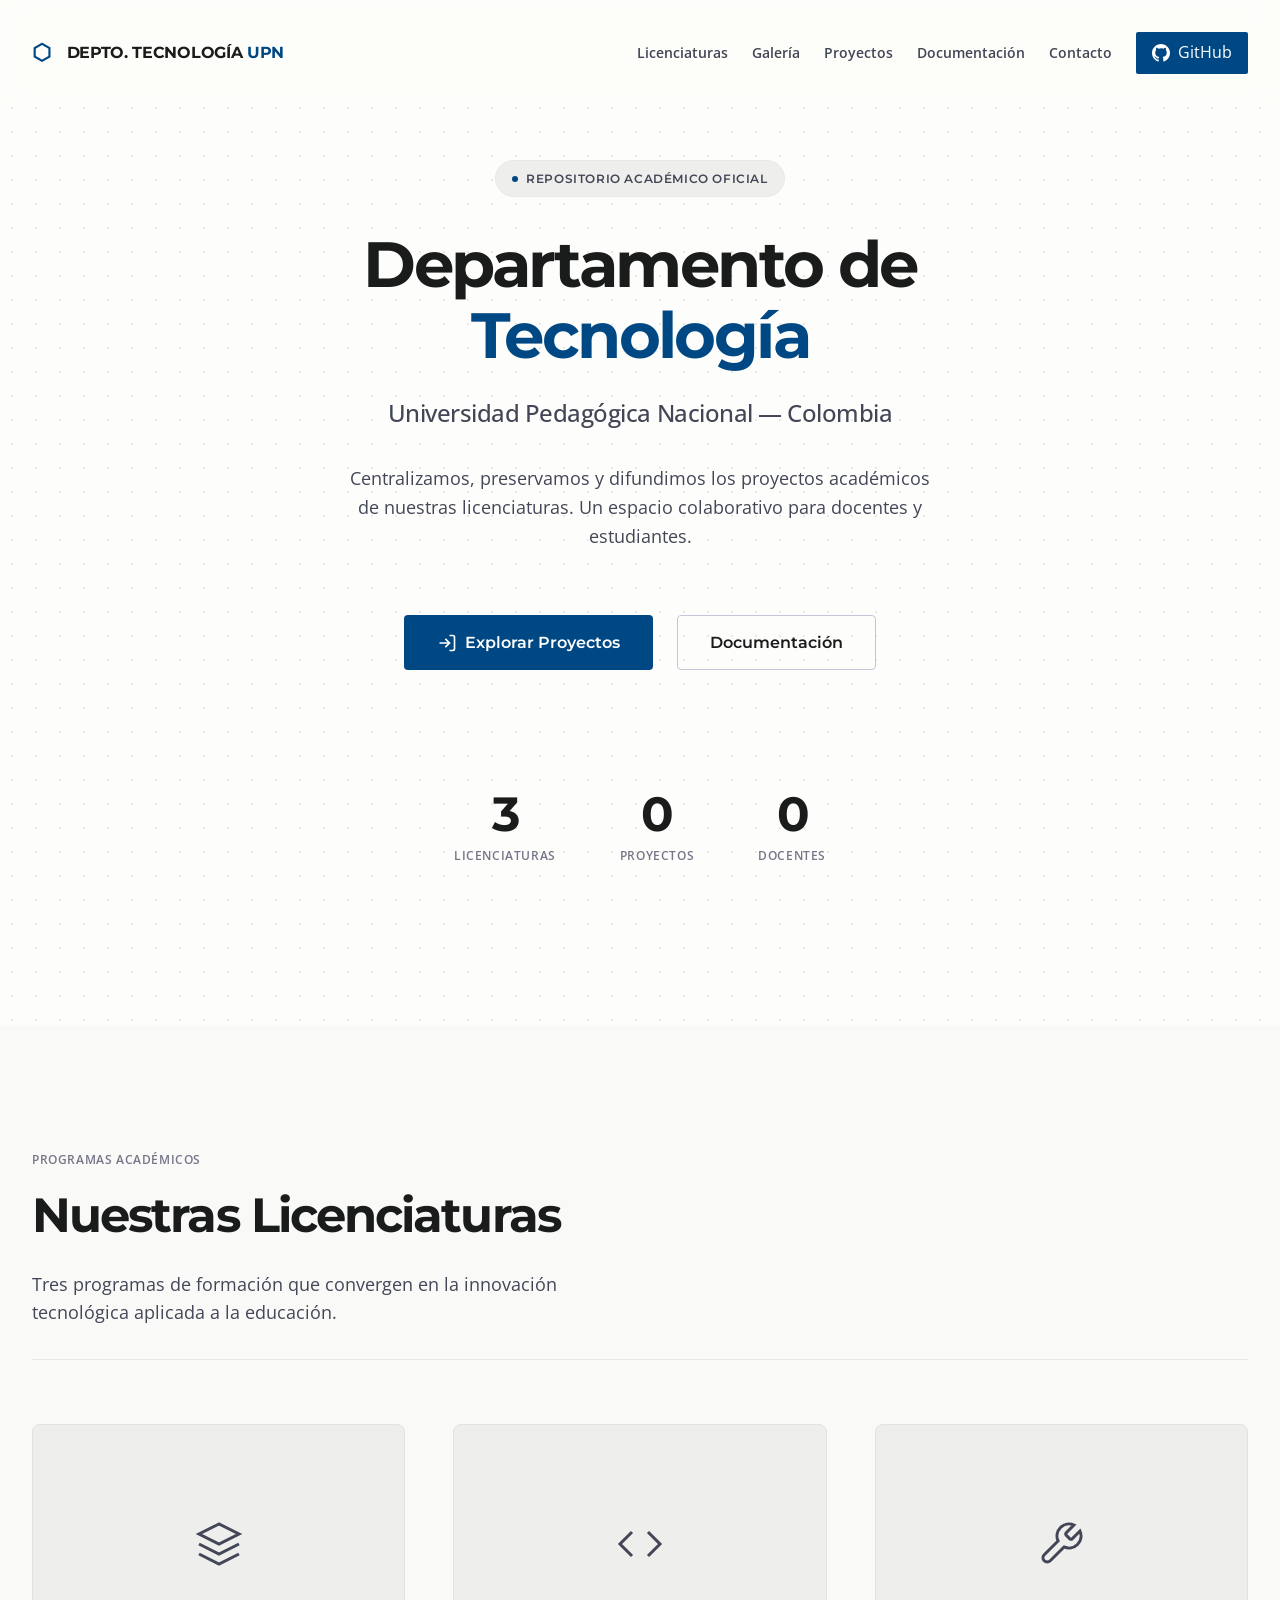
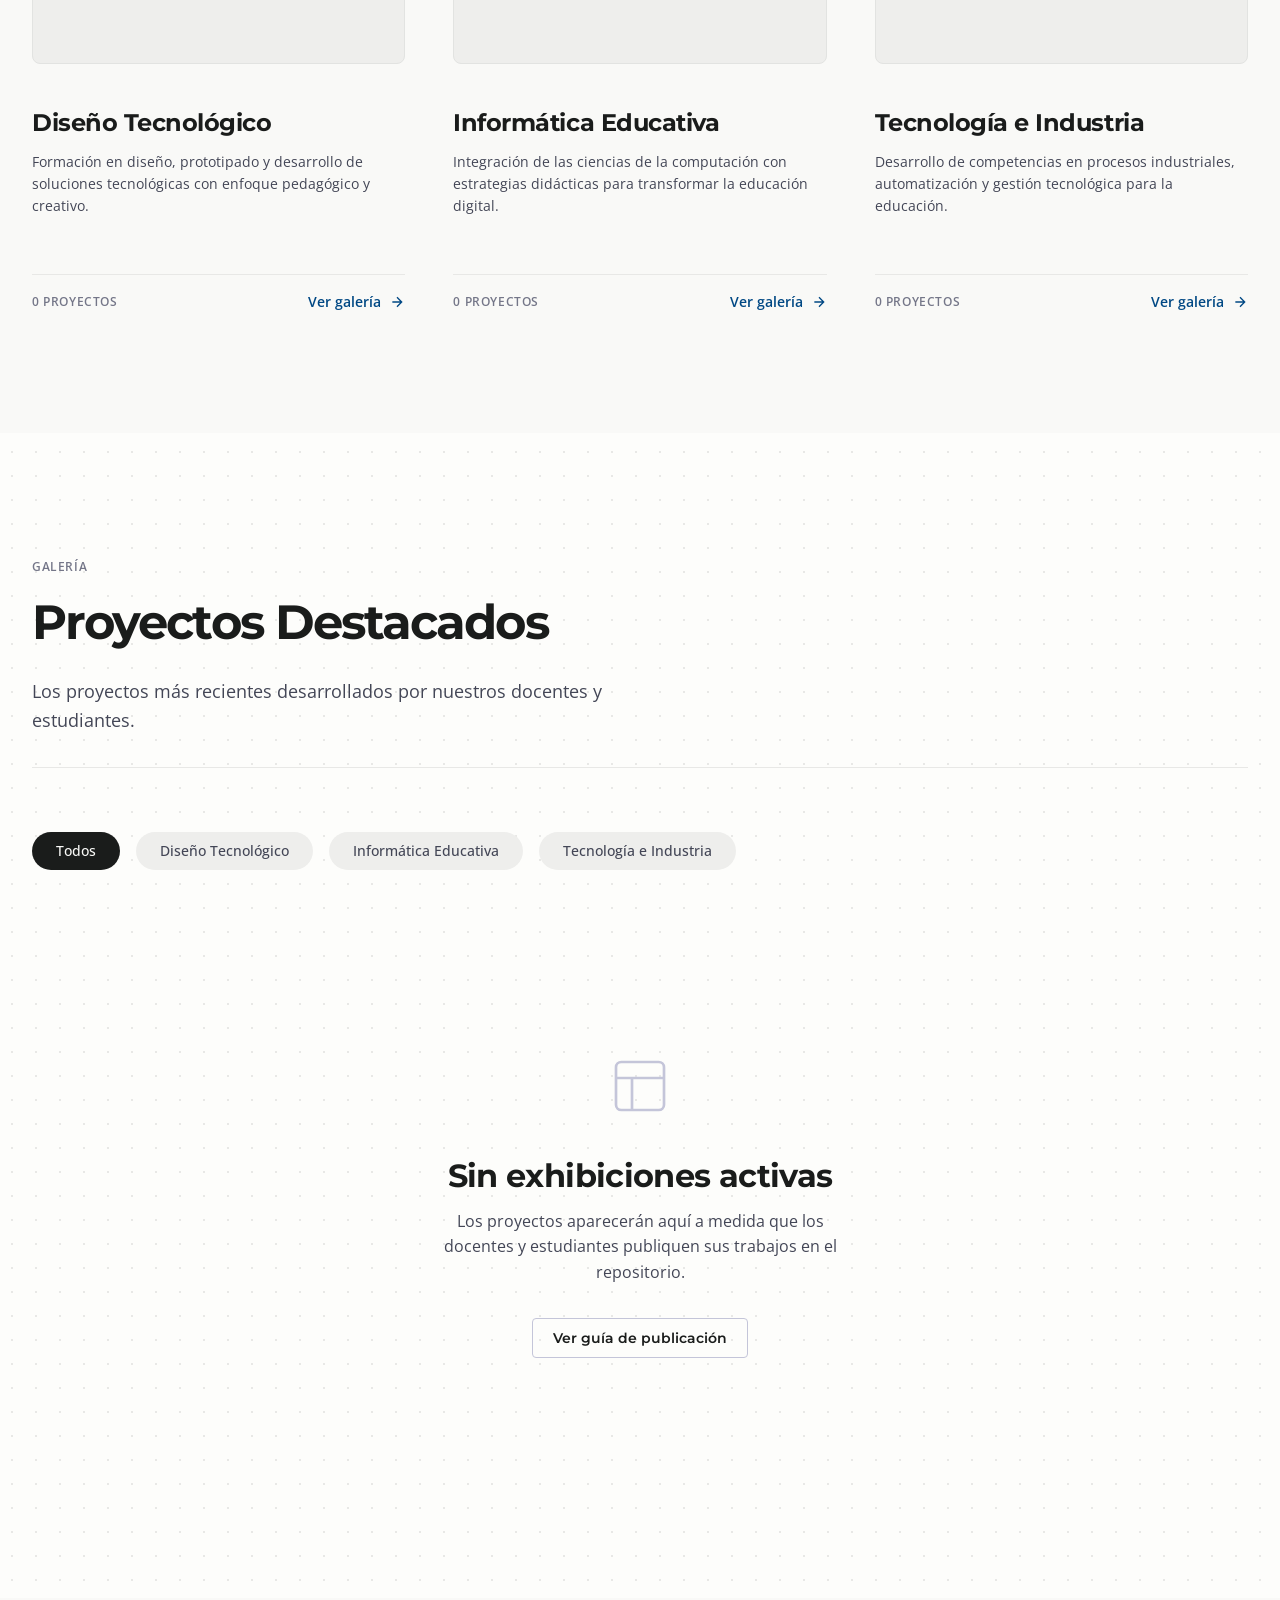
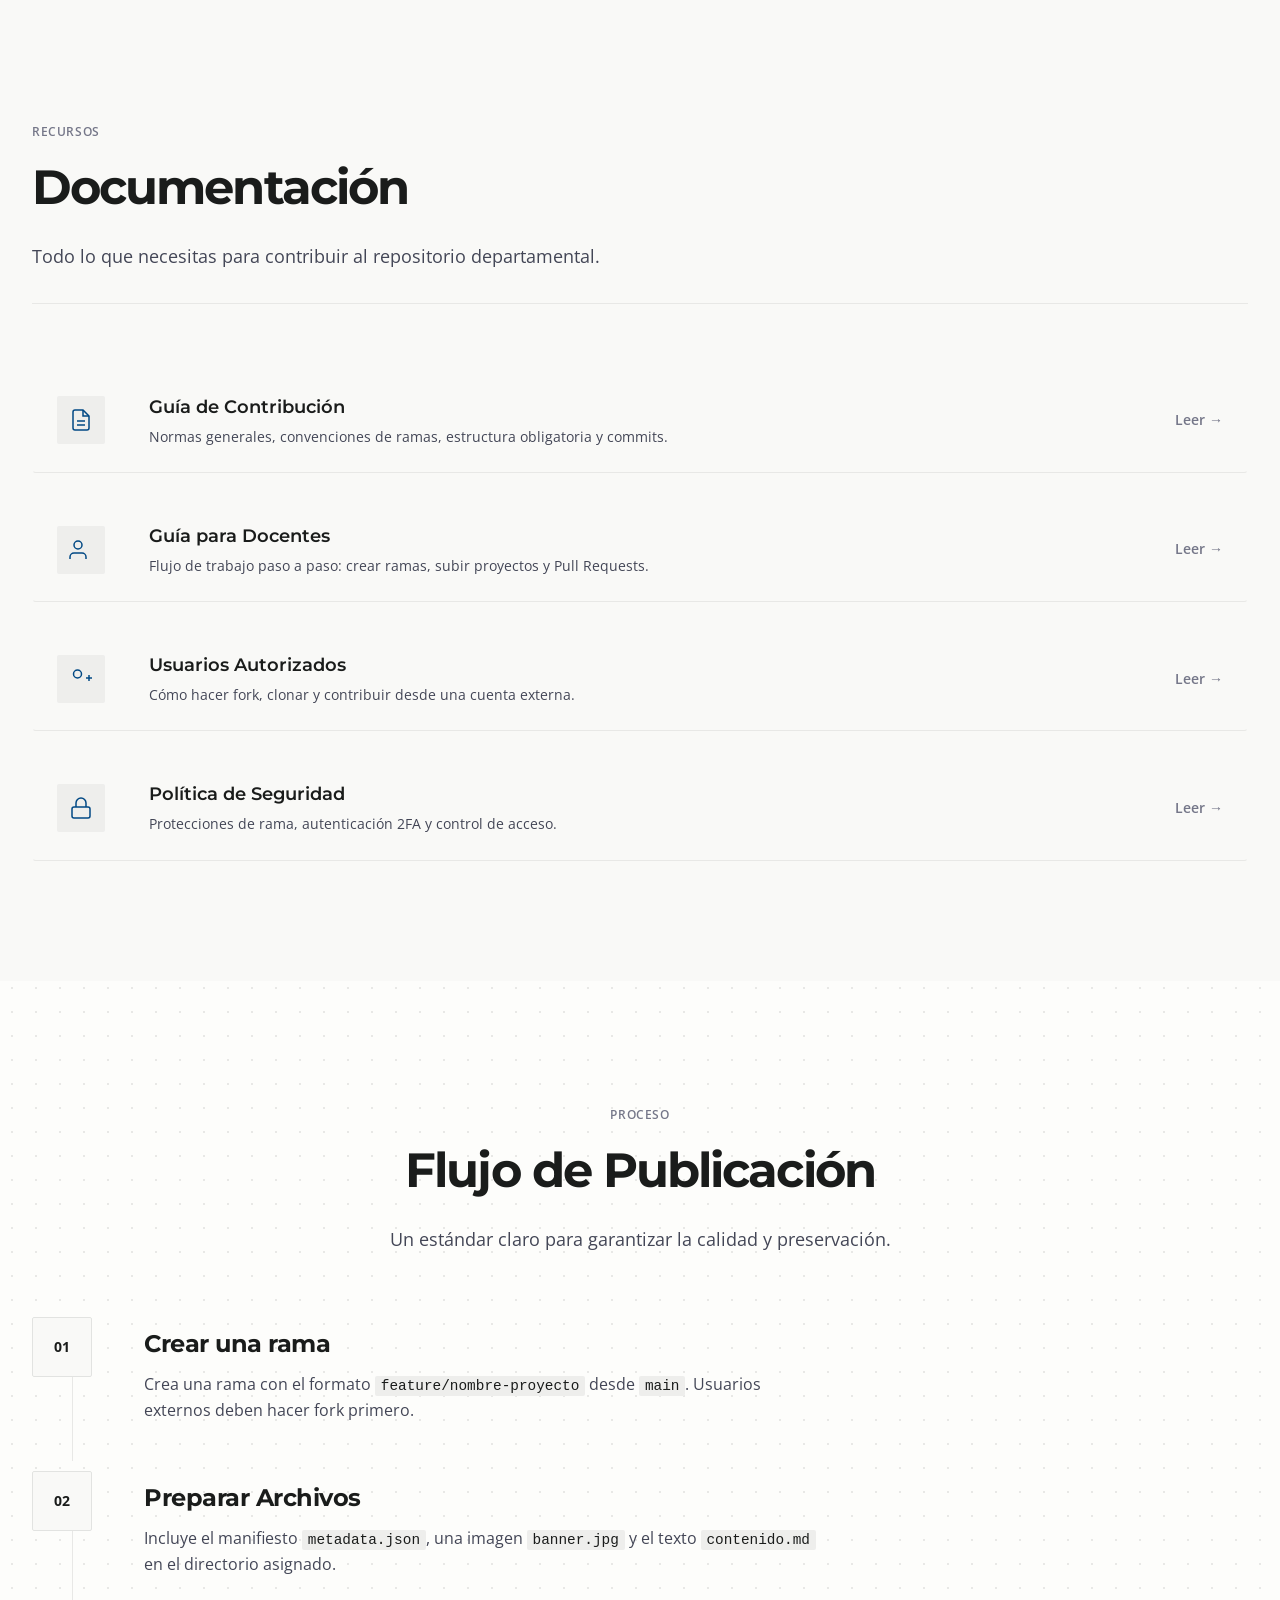
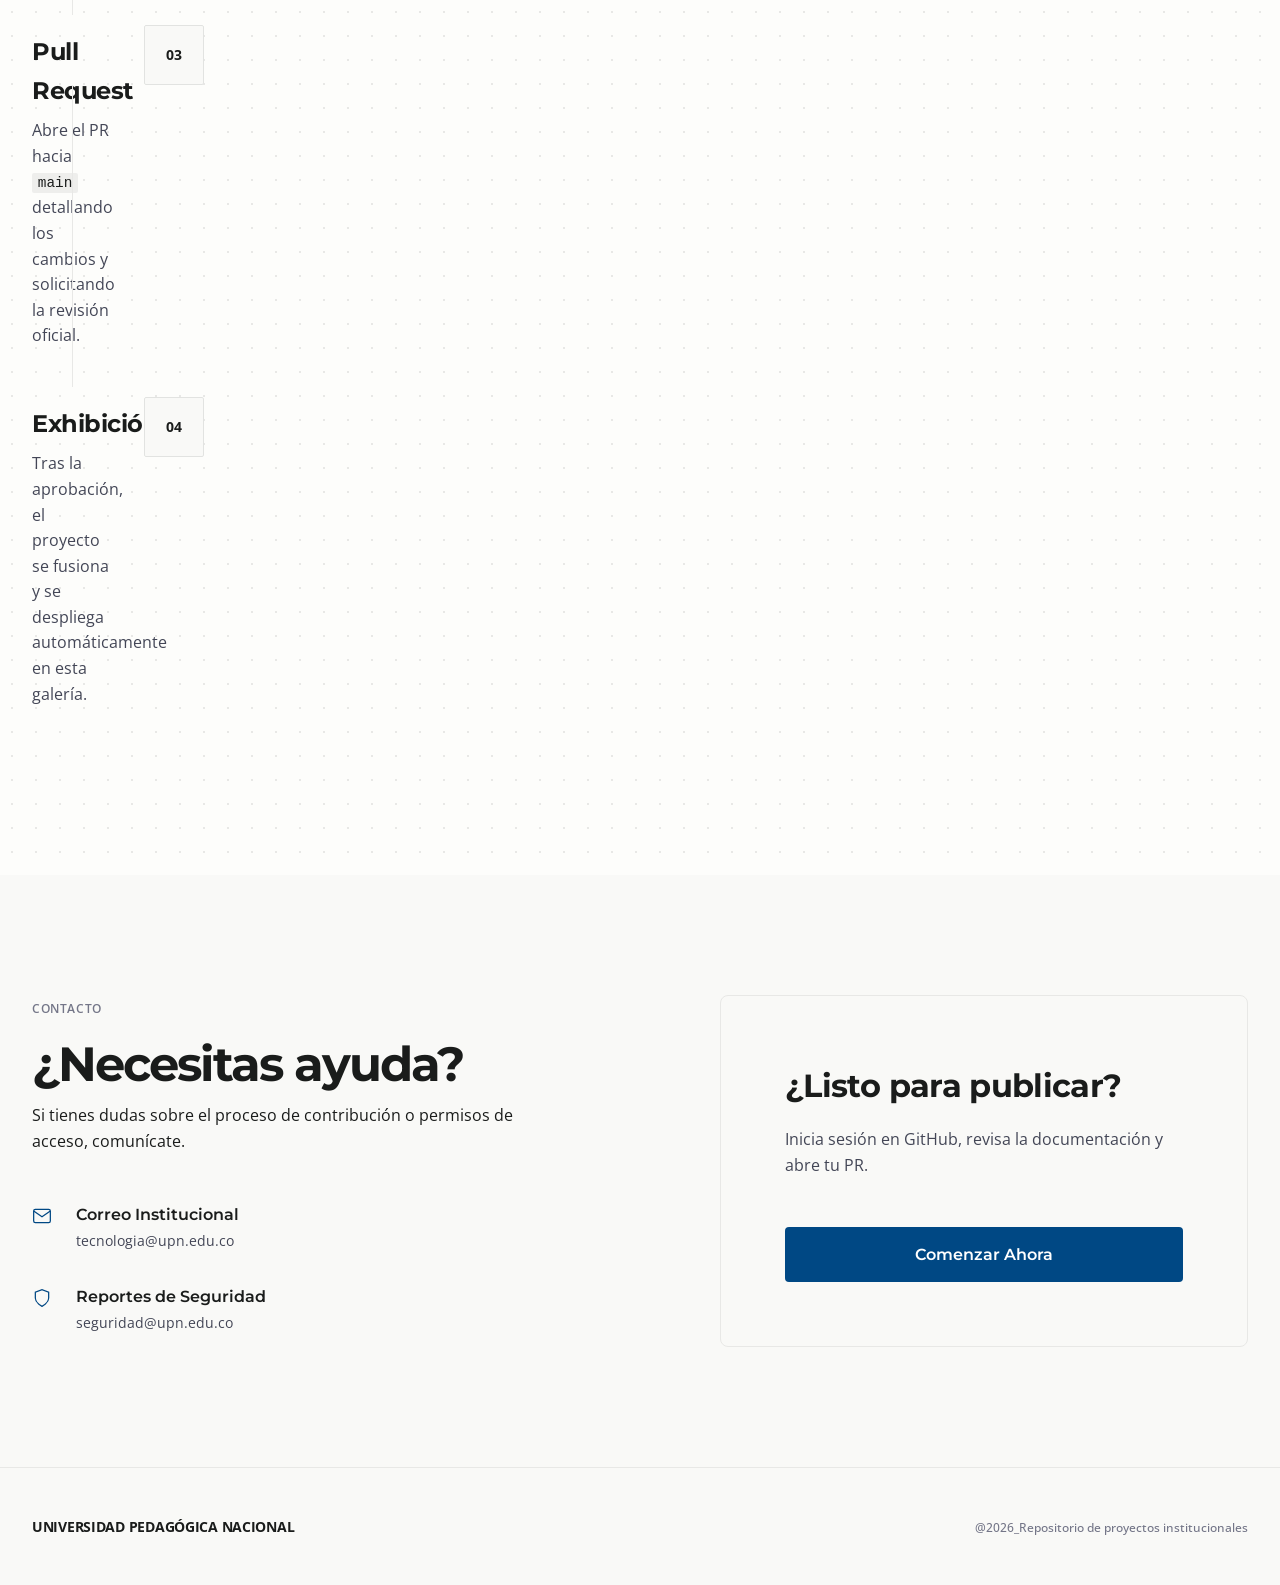
==== index.html @ 1d6e4bc8 "chore: mover archivos de frontend a la raiz para GitHub Pages" ====
<!DOCTYPE html>
<html lang="es">
<head>
  <meta charset="UTF-8" />
  <meta name="viewport" content="width=device-width, initial-scale=1.0" />
  <title>Departamento de Tecnología — Universidad Pedagógica Nacional</title>
  <meta name="description" content="Portal del Departamento de Tecnología de la Universidad Pedagógica Nacional de Colombia. Repositorio académico de proyectos de las licenciaturas en Diseño Tecnológico, Informática Educativa y Tecnología e Industria." />
  <meta name="theme-color" content="#fdfdfb" />

  <link rel="preconnect" href="https://fonts.googleapis.com" />
  <link rel="preconnect" href="https://fonts.gstatic.com" crossorigin />
  <link href="https://fonts.googleapis.com/css2?family=Montserrat:wght@400;500;600;700;800&family=Open+Sans:wght@400;500;600;700&display=swap" rel="stylesheet" />

  <link rel="stylesheet" href="styles.css" />
</head>
<body>

  <!-- ═══════════════════ NAVBAR ═══════════════════ -->
  <nav class="navbar" id="navbar">
    <div class="nav-container">
      <a href="#hero" class="nav-logo">
        <span class="nav-logo-icon">⬡</span>
        <span class="nav-logo-text">Depto. Tecnología <span class="nav-logo-accent">UPN</span></span>
      </a>
      <ul class="nav-links" id="navLinks">
        <li><a href="index.html#licenciaturas" class="nav-link">Licenciaturas</a></li>
        <li><a href="gallery.html" class="nav-link">Galería</a></li>
        <li><a href="index.html#proyectos" class="nav-link">Proyectos</a></li>
        <li><a href="index.html#documentacion" class="nav-link">Documentación</a></li>
        <li><a href="index.html#contacto" class="nav-link">Contacto</a></li>
        <li>
          <a href="https://github.com" target="_blank" rel="noopener" class="nav-link--cta">
            <svg class="nav-github-icon" viewBox="0 0 24 24" fill="currentColor" width="18" height="18">
              <path d="M12 0C5.374 0 0 5.373 0 12c0 5.302 3.438 9.8 8.207 11.387.599.111.793-.261.793-.577v-2.234c-3.338.726-4.033-1.416-4.033-1.416-.546-1.387-1.333-1.756-1.333-1.756-1.089-.745.083-.729.083-.729 1.205.084 1.839 1.237 1.839 1.237 1.07 1.834 2.807 1.304 3.492.997.107-.775.418-1.305.762-1.604-2.665-.305-5.467-1.334-5.467-5.931 0-1.311.469-2.381 1.236-3.221-.124-.303-.535-1.524.117-3.176 0 0 1.008-.322 3.301 1.23A11.509 11.509 0 0112 5.803c1.02.005 2.047.138 3.006.404 2.291-1.552 3.297-1.23 3.297-1.23.653 1.653.242 2.874.118 3.176.77.84 1.235 1.911 1.235 3.221 0 4.609-2.807 5.624-5.479 5.921.43.372.823 1.102.823 2.222v3.293c0 .319.192.694.801.576C20.566 21.797 24 17.3 24 12c0-6.627-5.373-12-12-12z"/>
            </svg>
            GitHub
          </a>
        </li>
      </ul>
      <button class="nav-toggle" id="navToggle" aria-label="Abrir menú de navegación">
        <span></span><span></span><span></span>
      </button>
    </div>
  </nav>

  <!-- ═══════════════════ HERO ═══════════════════ -->
  <section class="hero" id="hero">
    <div class="hero-content">
      <div class="hero-badge">
        <span class="hero-badge-dot"></span>
        Repositorio Académico Oficial
      </div>
      <h1 class="hero-title">
        Departamento de
        <span class="hero-title-accent">Tecnología</span>
      </h1>
      <p class="hero-subtitle">Universidad Pedagógica Nacional — Colombia</p>
      <p class="hero-description">
        Centralizamos, preservamos y difundimos los proyectos académicos de nuestras 
        licenciaturas. Un espacio colaborativo para docentes y estudiantes.
      </p>
      <div class="hero-actions">
        <a href="#proyectos" class="btn btn--primary">
          <svg viewBox="0 0 24 24" fill="none" stroke="currentColor" stroke-width="2" width="20" height="20"><path d="M15 3h4a2 2 0 012 2v14a2 2 0 01-2 2h-4M10 17l5-5-5-5M13.8 12H3"/></svg>
          Explorar Proyectos
        </a>
        <a href="#documentacion" class="btn btn--outline">
          Documentación
        </a>
      </div>
      <div class="hero-stats">
        <div class="hero-stat">
          <span class="hero-stat-number" data-target="3">0</span>
          <span class="hero-stat-label">Licenciaturas</span>
        </div>
        <div class="hero-stat">
          <span class="hero-stat-number" data-target="0">0</span>
          <span class="hero-stat-label">Proyectos</span>
        </div>
        <div class="hero-stat">
          <span class="hero-stat-number" data-target="0">0</span>
          <span class="hero-stat-label">Docentes</span>
        </div>
      </div>
    </div>
  </section>

  <!-- ═══════════════════ LICENCIATURAS ═══════════════════ -->
  <section class="section section--alt" id="licenciaturas">
    <div class="container">
      <div class="section-header">
        <span class="section-tag">Programas Académicos</span>
        <h2 class="section-title">Nuestras Licenciaturas</h2>
        <p class="section-description">
          Tres programas de formación que convergen en la innovación tecnológica aplicada a la educación.
        </p>
      </div>
      <div class="cards-grid">

        <article class="card card--diseno" id="card-diseno">
          <div class="card-icon-wrapper">
            <svg viewBox="0 0 24 24" fill="none" stroke="currentColor" stroke-width="1.5" width="48" height="48">
              <path d="M12 2L2 7l10 5 10-5-10-5zM2 17l10 5 10-5M2 12l10 5 10-5"/>
            </svg>
          </div>
          <div class="card-content">
            <h3 class="card-title">Diseño Tecnológico</h3>
            <p class="card-description">
              Formación en diseño, prototipado y desarrollo de soluciones tecnológicas con enfoque pedagógico y creativo.
            </p>
          </div>
          <div class="card-footer">
            <span class="card-count"><span class="card-count-number">0</span> PROYECTOS</span>
            <a href="#" class="card-link">
              Ver galería
              <svg viewBox="0 0 24 24" fill="none" stroke="currentColor" stroke-width="2" width="16" height="16"><path d="M5 12h14M12 5l7 7-7 7"/></svg>
            </a>
          </div>
        </article>

        <article class="card card--informatica" id="card-informatica">
          <div class="card-icon-wrapper">
            <svg viewBox="0 0 24 24" fill="none" stroke="currentColor" stroke-width="1.5" width="48" height="48">
              <path d="M16 18l6-6-6-6M8 6l-6 6 6 6"/>
            </svg>
          </div>
          <div class="card-content">
            <h3 class="card-title">Informática Educativa</h3>
            <p class="card-description">
              Integración de las ciencias de la computación con estrategias didácticas para transformar la educación digital.
            </p>
          </div>
          <div class="card-footer">
            <span class="card-count"><span class="card-count-number">0</span> PROYECTOS</span>
            <a href="#" class="card-link">
              Ver galería
              <svg viewBox="0 0 24 24" fill="none" stroke="currentColor" stroke-width="2" width="16" height="16"><path d="M5 12h14M12 5l7 7-7 7"/></svg>
            </a>
          </div>
        </article>

        <article class="card card--industria" id="card-industria">
          <div class="card-icon-wrapper">
            <svg viewBox="0 0 24 24" fill="none" stroke="currentColor" stroke-width="1.5" width="48" height="48">
              <path d="M14.7 6.3a1 1 0 000 1.4l1.6 1.6a1 1 0 001.4 0l3.77-3.77a6 6 0 01-7.94 7.94l-6.91 6.91a2.12 2.12 0 01-3-3l6.91-6.91a6 6 0 017.94-7.94l-3.76 3.76z"/>
            </svg>
          </div>
          <div class="card-content">
            <h3 class="card-title">Tecnología e Industria</h3>
            <p class="card-description">
              Desarrollo de competencias en procesos industriales, automatización y gestión tecnológica para la educación.
            </p>
          </div>
          <div class="card-footer">
            <span class="card-count"><span class="card-count-number">0</span> PROYECTOS</span>
            <a href="#" class="card-link">
              Ver galería
              <svg viewBox="0 0 24 24" fill="none" stroke="currentColor" stroke-width="2" width="16" height="16"><path d="M5 12h14M12 5l7 7-7 7"/></svg>
            </a>
          </div>
        </article>

      </div>
    </div>
  </section>

  <!-- ═══════════════════ PROYECTOS ═══════════════════ -->
  <section class="section" id="proyectos">
    <div class="container">
      <div class="section-header">
        <span class="section-tag">Galería</span>
        <h2 class="section-title">Proyectos Destacados</h2>
        <p class="section-description">
          Los proyectos más recientes desarrollados por nuestros docentes y estudiantes.
        </p>
      </div>

      <div class="projects-filters" id="projectFilters">
        <button class="filter-btn filter-btn--active" data-filter="all">Todos</button>
        <button class="filter-btn" data-filter="diseno">Diseño Tecnológico</button>
        <button class="filter-btn" data-filter="informatica">Informática Educativa</button>
        <button class="filter-btn" data-filter="industria">Tecnología e Industria</button>
      </div>

      <div class="projects-grid" id="projectsGrid">
        <!-- Projects will be dynamically rendered from metadata.json files -->
      </div>

      <div class="projects-empty" id="projectsEmpty">
        <div class="empty-state">
          <svg class="empty-icon" viewBox="0 0 24 24" fill="none" stroke="currentColor" stroke-width="1" width="64" height="64">
            <rect x="3" y="3" width="18" height="18" rx="2" ry="2"/>
            <line x1="3" y1="9" x2="21" y2="9"/>
            <line x1="9" y1="21" x2="9" y2="9"/>
          </svg>
          <h3 class="empty-title">Sin exhibiciones activas</h3>
          <p class="empty-description">
            Los proyectos aparecerán aquí a medida que los docentes y estudiantes 
            publiquen sus trabajos en el repositorio.
          </p>
          <a href="#documentacion" class="btn btn--outline btn--sm">
            Ver guía de publicación
          </a>
        </div>
      </div>
    </div>
  </section>

  <!-- ═══════════════════ CÓMO CONTRIBUIR ═══════════════════ -->
  <section class="section section--alt" id="documentacion">
    <div class="container">
      <div class="section-header">
        <span class="section-tag">Recursos</span>
        <h2 class="section-title">Documentación</h2>
        <p class="section-description">
          Todo lo que necesitas para contribuir al repositorio departamental.
        </p>
      </div>

      <div class="docs-list">

        <a href="https://github.com" target="_blank" rel="noopener" class="doc-row" id="doc-contributing">
          <div class="doc-row-icon">
            <svg viewBox="0 0 24 24" fill="none" stroke="currentColor" stroke-width="1.5" width="24" height="24">
              <path d="M14 2H6a2 2 0 00-2 2v16a2 2 0 002 2h12a2 2 0 002-2V8z"/>
              <polyline points="14 2 14 8 20 8"/>
              <line x1="16" y1="13" x2="8" y2="13"/>
              <line x1="16" y1="17" x2="8" y2="17"/>
            </svg>
          </div>
          <div class="doc-row-content">
            <h3 class="doc-row-title">Guía de Contribución</h3>
            <p class="doc-row-description">Normas generales, convenciones de ramas, estructura obligatoria y commits.</p>
          </div>
          <span class="doc-row-action">Leer →</span>
        </a>

        <a href="https://github.com" target="_blank" rel="noopener" class="doc-row" id="doc-docentes">
          <div class="doc-row-icon">
            <svg viewBox="0 0 24 24" fill="none" stroke="currentColor" stroke-width="1.5" width="24" height="24">
              <path d="M17 21v-2a4 4 0 00-4-4H5a4 4 0 00-4 4v2"/>
              <circle cx="9" cy="7" r="4"/>
            </svg>
          </div>
          <div class="doc-row-content">
            <h3 class="doc-row-title">Guía para Docentes</h3>
            <p class="doc-row-description">Flujo de trabajo paso a paso: crear ramas, subir proyectos y Pull Requests.</p>
          </div>
          <span class="doc-row-action">Leer →</span>
        </a>

        <a href="https://github.com" target="_blank" rel="noopener" class="doc-row" id="doc-autorizados">
          <div class="doc-row-icon">
            <svg viewBox="0 0 24 24" fill="none" stroke="currentColor" stroke-width="1.5" width="24" height="24">
              <circle cx="8.5" cy="7" r="4"/>
              <line x1="20" y1="8" x2="20" y2="14"/>
              <line x1="23" y1="11" x2="17" y2="11"/>
            </svg>
          </div>
          <div class="doc-row-content">
            <h3 class="doc-row-title">Usuarios Autorizados</h3>
            <p class="doc-row-description">Cómo hacer fork, clonar y contribuir desde una cuenta externa.</p>
          </div>
          <span class="doc-row-action">Leer →</span>
        </a>

        <a href="https://github.com" target="_blank" rel="noopener" class="doc-row" id="doc-security">
          <div class="doc-row-icon">
            <svg viewBox="0 0 24 24" fill="none" stroke="currentColor" stroke-width="1.5" width="24" height="24">
              <rect x="3" y="11" width="18" height="11" rx="2" ry="2"/>
              <path d="M7 11V7a5 5 0 0110 0v4"/>
            </svg>
          </div>
          <div class="doc-row-content">
            <h3 class="doc-row-title">Política de Seguridad</h3>
            <p class="doc-row-description">Protecciones de rama, autenticación 2FA y control de acceso.</p>
          </div>
          <span class="doc-row-action">Leer →</span>
        </a>

      </div>
    </div>
  </section>

  <!-- ═══════════════════ FLUJO DE TRABAJO ═══════════════════ -->
  <section class="section" id="flujo">
    <div class="container">
      <div class="section-header section-header--center">
        <span class="section-tag">Proceso</span>
        <h2 class="section-title">Flujo de Publicación</h2>
        <p class="section-description">
          Un estándar claro para garantizar la calidad y preservación.
        </p>
      </div>

      <div class="steps-timeline">
        <div class="step" id="step-1">
          <div class="step-number">01</div>
          <div class="step-content">
            <h3 class="step-title">Crear una rama</h3>
            <p class="step-description">Crea una rama con el formato <code>feature/nombre-proyecto</code> desde <code>main</code>. Usuarios externos deben hacer fork primero.</p>
          </div>
        </div>
        <div class="step" id="step-2">
          <div class="step-number">02</div>
          <div class="step-content">
            <h3 class="step-title">Preparar Archivos</h3>
            <p class="step-description">Incluye el manifiesto <code>metadata.json</code>, una imagen <code>banner.jpg</code> y el texto <code>contenido.md</code> en el directorio asignado.</p>
          </div>
        </div>
        <div class="step" id="step-3">
          <div class="step-content">
            <h3 class="step-title">Pull Request</h3>
            <p class="step-description">Abre el PR hacia <code>main</code> detallando los cambios y solicitando la revisión oficial.</p>
          </div>
          <div class="step-number">03</div>
        </div>
        <div class="step" id="step-4">
          <div class="step-content">
            <h3 class="step-title">Exhibición</h3>
            <p class="step-description">Tras la aprobación, el proyecto se fusiona y se despliega automáticamente en esta galería.</p>
          </div>
          <div class="step-number">04</div>
        </div>
      </div>
    </div>
  </section>

  <!-- ═══════════════════ CONTACTO ═══════════════════ -->
  <section class="section section--alt" id="contacto">
    <div class="container">
      <div class="contact-grid">
        <div class="contact-info">
          <span class="section-tag">Contacto</span>
          <h2 class="section-title">¿Necesitas ayuda?</h2>
          <p class="contact-description">
            Si tienes dudas sobre el proceso de contribución o permisos de acceso, comunícate.
          </p>
          <div class="contact-channels">
            <div class="contact-channel" id="contact-email">
              <div class="contact-channel-icon">
                <svg viewBox="0 0 24 24" fill="none" stroke="currentColor" stroke-width="1.5" width="20" height="20">
                  <path d="M4 4h16c1.1 0 2 .9 2 2v12c0 1.1-.9 2-2 2H4c-1.1 0-2-.9-2-2V6c0-1.1.9-2 2-2z"/>
                  <polyline points="22,6 12,13 2,6"/>
                </svg>
              </div>
              <div>
                <h4 class="contact-channel-title">Correo Institucional</h4>
                <p class="contact-channel-value">tecnologia@upn.edu.co</p>
              </div>
            </div>
            <div class="contact-channel" id="contact-security">
              <div class="contact-channel-icon">
                <svg viewBox="0 0 24 24" fill="none" stroke="currentColor" stroke-width="1.5" width="20" height="20">
                  <path d="M12 22s8-4 8-10V5l-8-3-8 3v7c0 6 8 10 8 10z"/>
                </svg>
              </div>
              <div>
                <h4 class="contact-channel-title">Reportes de Seguridad</h4>
                <p class="contact-channel-value">seguridad@upn.edu.co</p>
              </div>
            </div>
          </div>
        </div>
        <div class="contact-cta">
          <div class="contact-cta-card">
            <h3 class="contact-cta-title">¿Listo para publicar?</h3>
            <p class="contact-cta-description">
              Inicia sesión en GitHub, revisa la documentación y abre tu PR.
            </p>
            <a href="#documentacion" class="btn btn--primary btn--full">
              Comenzar Ahora
            </a>
          </div>
        </div>
      </div>
    </div>
  </section>

  <!-- ═══════════════════ FOOTER ═══════════════════ -->
  <footer class="footer">
    <div class="container">
      <div class="footer-content">
        <div class="footer-brand">
          UNIVERSIDAD PEDAGÓGICA NACIONAL
        </div>
        <p class="footer-copy">
          @2026_Repositorio de proyectos institucionales
        </p>
      </div>
    </div>
  </footer>

  <script src="app.js"></script>
</body>
</html>
---- styles.css ----
/* ═══════════════════════════════════════════
   DESIGN TOKENS — Institucional Minimalista (UPN + Lumina)
   ═══════════════════════════════════════════ */
@import url('https://fonts.googleapis.com/css2?family=Montserrat:wght@400;500;600;700;800&family=Open+Sans:wght@400;500;600;700&display=swap');

:root {
  /* Colors - UPN Institutional */
  --surface: #f9f9f7;
  --surface-dim: #dadad8;
  --surface-bright: #f9f9f7;
  --surface-container-lowest: #ffffff;
  --surface-container-low: #f4f4f2;
  --surface-container: #eeeeec;
  --surface-container-high: #e8e8e6;
  --surface-container-highest: #e2e3e1;
  --on-surface: #1a1c1b;
  --on-surface-variant: #434656;
  --inverse-surface: #003366; /* Azul Marino */
  --inverse-on-surface: #f1f1ef;
  
  --outline: #747688;
  --outline-variant: #c4c5d9;
  
  --primary: #004884; /* Azul UPN */
  --on-primary: #ffffff;
  --primary-container: #003366; /* Hover Azul Marino */
  --on-primary-container: #ffffff;
  
  --secondary: #FFB81C; /* Amarillo/Naranja UPN */
  --on-secondary: #1a1c1b;
  --secondary-container: #ffc445;
  --on-secondary-container: #1a1c1b;
  
  --tertiary: #006058;
  --on-tertiary: #ffffff;
  --tertiary-container: #007b71;
  --on-tertiary-container: #b2fff3;
  
  --background: #fdfdfb;
  --on-background: #1a1c1b;

  /* Spacing */
  --space-xs: 0.5rem;   /* 8px */
  --space-sm: 1rem;     /* 16px */
  --space-md: 1.5rem;   /* 24px */
  --space-lg: 2rem;     /* 32px */
  --space-xl: 3rem;     /* 48px */
  --space-2xl: 4rem;    /* 64px */
  --space-3xl: 7.5rem;  /* 120px */
  --space-4xl: 10rem;   /* 160px */

  /* Typography - UPN */
  --font-family-heading: 'Montserrat', sans-serif;
  --font-family-body: 'Open Sans', sans-serif;
  --font-size-xs: 0.75rem;
  --font-size-sm: 0.875rem;
  --font-size-base: 1rem;
  --font-size-lg: 1.125rem;
  --font-size-xl: 1.5rem;
  --font-size-2xl: 2rem;
  --font-size-3xl: 2.5rem;
  --font-size-4xl: 3rem;
  --font-size-5xl: 4rem;

  /* Radius */
  --radius-sm: 0.125rem;
  --radius-md: 0.25rem;
  --radius-lg: 0.5rem;
  --radius-xl: 0.75rem;
  --radius-full: 9999px;

  /* Transitions */
  --transition-fast: 150ms cubic-bezier(0.16, 1, 0.3, 1);
  --transition-base: 300ms cubic-bezier(0.16, 1, 0.3, 1);
  --transition-slow: 500ms cubic-bezier(0.16, 1, 0.3, 1);
  
  /* Shadows (Soft-Depth) */
  --shadow-elevation-1: 0px 4px 20px rgba(0,0,0,0.04);
  --shadow-elevation-2: 0px 12px 40px rgba(0,0,0,0.08);
}

/* ═══════════════════ RESET ═══════════════════ */
*, *::before, *::after { box-sizing: border-box; margin: 0; padding: 0; }

html {
  scroll-behavior: smooth;
  -webkit-font-smoothing: antialiased;
}

body {
  font-family: var(--font-family-body);
  background: var(--background);
  color: var(--on-background);
  line-height: 1.6;
  overflow-x: hidden;
  /* Subtle Dot Grid Background */
  background-image: radial-gradient(var(--surface-container-high) 1px, transparent 1px);
  background-size: 24px 24px;
}

h1, h2, h3, h4, h5, h6, .nav-logo, .btn, .card-tag, .hero-stat-number, .hero-badge {
  font-family: var(--font-family-heading);
}

a { color: inherit; text-decoration: none; }
img { max-width: 100%; display: block; border-radius: var(--radius-md); }
button { cursor: pointer; border: none; background: none; font: inherit; color: inherit; }
code { background: var(--surface-container); padding: 0.15em 0.4em; border-radius: var(--radius-sm); font-size: 0.9em; color: var(--on-surface); }

.container { max-width: 1280px; margin: 0 auto; padding: 0 var(--space-lg); }

/* ═══════════════════ NAVBAR ═══════════════════ */
.navbar {
  position: fixed; top: 0; left: 0; right: 0; z-index: 100;
  padding: var(--space-lg) 0;
  background: rgba(253, 253, 251, 0.8);
  backdrop-filter: blur(12px);
  border-bottom: 1px solid transparent;
  transition: var(--transition-base);
}
.navbar.scrolled {
  padding: var(--space-sm) 0;
  border-bottom-color: var(--surface-container-high);
  background: rgba(253, 253, 251, 0.95);
}
.nav-container {
  max-width: 1280px; margin: 0 auto;
  padding: 0 var(--space-lg);
  display: flex; align-items: center; justify-content: space-between;
}
.nav-logo { display: flex; align-items: center; gap: var(--space-sm); font-weight: 700; font-size: var(--font-size-base); text-transform: uppercase; letter-spacing: -0.02em; }
.nav-logo-icon { font-size: 1.4rem; color: var(--primary); }
.nav-logo-accent { color: var(--primary); }

.nav-links { display: flex; align-items: center; gap: var(--space-md); list-style: none; }
.nav-link {
  font-size: var(--font-size-sm); font-weight: 600;
  color: var(--on-surface-variant); 
  position: relative;
  transition: var(--transition-fast);
  padding: var(--space-xs) 0;
}
.nav-link::after {
  content: ''; position: absolute; bottom: 0; left: 0; width: 100%; height: 2px;
  background: var(--primary); transform: scaleX(0); transform-origin: right;
  transition: transform var(--transition-base);
}
.nav-link:hover { color: var(--primary); }
.nav-link:hover::after { transform: scaleX(1); transform-origin: left; }

.nav-link--cta {
  background: var(--primary); color: var(--on-primary) !important;
  padding: var(--space-xs) var(--space-sm);
  border-radius: var(--radius-sm);
  display: flex; align-items: center; gap: var(--space-xs);
}
.nav-link--cta::after { display: none; }
.nav-link--cta:hover { background: var(--primary-container); color: var(--on-primary-container) !important; transform: translateY(-1px); }
.nav-github-icon { flex-shrink: 0; }

.nav-toggle { display: none; flex-direction: column; gap: 5px; padding: var(--space-sm); }
.nav-toggle span { display: block; width: 22px; height: 2px; background: var(--on-surface); transition: var(--transition-fast); }

/* ═══════════════════ HERO ═══════════════════ */
.hero {
  position: relative; min-height: 90vh;
  display: flex; align-items: center; justify-content: center;
  padding: var(--space-4xl) var(--space-lg);
}

.hero-content { position: relative; text-align: center; max-width: 800px; z-index: 2; }

.hero-badge {
  display: inline-flex; align-items: center; gap: var(--space-xs);
  padding: var(--space-xs) var(--space-sm);
  background: var(--surface-container); 
  border: 1px solid var(--surface-container-high);
  border-radius: var(--radius-full);
  font-size: var(--font-size-xs); font-weight: 600; color: var(--on-surface-variant);
  letter-spacing: 0.05em; text-transform: uppercase;
  margin-bottom: var(--space-lg);
  animation: fadeInUp 0.8s cubic-bezier(0.16, 1, 0.3, 1);
}
.hero-badge-dot {
  width: 6px; height: 6px; border-radius: 50%;
  background: var(--primary);
}

.hero-title {
  font-size: var(--font-size-5xl); font-weight: 700;
  line-height: 1.1; letter-spacing: -0.04em;
  margin-bottom: var(--space-md);
  color: var(--on-surface);
  animation: fadeInUp 0.8s cubic-bezier(0.16, 1, 0.3, 1) 0.1s both;
}
.hero-title-accent {
  color: var(--primary);
}
.hero-subtitle {
  font-size: var(--font-size-xl); color: var(--on-surface-variant); font-weight: 500;
  letter-spacing: -0.02em;
  margin-bottom: var(--space-lg);
  animation: fadeInUp 0.8s cubic-bezier(0.16, 1, 0.3, 1) 0.2s both;
}
.hero-description {
  font-size: var(--font-size-lg); color: var(--on-surface-variant);
  max-width: 600px; margin: 0 auto var(--space-2xl);
  line-height: 1.6;
  animation: fadeInUp 0.8s cubic-bezier(0.16, 1, 0.3, 1) 0.3s both;
}
.hero-actions {
  display: flex; gap: var(--space-md); justify-content: center; flex-wrap: wrap;
  margin-bottom: var(--space-3xl);
  animation: fadeInUp 0.8s cubic-bezier(0.16, 1, 0.3, 1) 0.4s both;
}
.hero-stats {
  display: flex; justify-content: center; gap: var(--space-2xl);
  animation: fadeInUp 0.8s cubic-bezier(0.16, 1, 0.3, 1) 0.5s both;
}
.hero-stat { text-align: center; }
.hero-stat-number {
  display: block; font-size: var(--font-size-4xl); font-weight: 700; letter-spacing: -0.04em;
  color: var(--on-surface);
  line-height: 1;
}
.hero-stat-label { font-size: var(--font-size-xs); color: var(--outline); font-weight: 600; text-transform: uppercase; letter-spacing: 0.05em; margin-top: var(--space-xs); display: block; }

@keyframes fadeInUp {
  from { opacity: 0; transform: translateY(30px); }
  to { opacity: 1; transform: translateY(0); }
}

/* ═══════════════════ BUTTONS ═══════════════════ */
.btn {
  display: inline-flex; align-items: center; justify-content: center; gap: var(--space-xs);
  padding: 0.875rem 2rem;
  font-size: var(--font-size-base); font-weight: 600;
  border-radius: var(--radius-md);
  transition: var(--transition-base);
  border: 1px solid transparent;
}
.btn--primary {
  background: var(--primary); color: var(--on-primary);
}
.btn--primary:hover {
  background: var(--primary-container); color: var(--on-primary-container);
  transform: translateY(-2px);
  box-shadow: var(--shadow-elevation-2);
}
.btn--outline {
  border-color: var(--outline-variant); color: var(--on-surface);
  background: transparent;
}
.btn--outline:hover { 
  border-color: var(--secondary); background: var(--secondary); color: var(--on-secondary);
  transform: translateY(-2px);
}
.btn--sm { padding: 0.5rem 1.25rem; font-size: var(--font-size-sm); }
.btn--full { width: 100%; }

/* ═══════════════════ SECTIONS ═══════════════════ */
.section { padding: var(--space-3xl) 0; }
.section--alt { background: var(--surface); }

.section-header { text-align: left; margin-bottom: var(--space-2xl); border-bottom: 1px solid var(--surface-container-high); padding-bottom: var(--space-lg); }
.section-header--center { text-align: center; border-bottom: none; padding-bottom: 0; }

.section-tag {
  display: inline-block;
  font-size: var(--font-size-xs); font-weight: 600; text-transform: uppercase;
  letter-spacing: 0.05em; color: var(--outline);
  margin-bottom: var(--space-xs);
}
.section-title {
  font-size: var(--font-size-4xl); font-weight: 700;
  letter-spacing: -0.04em; color: var(--on-surface);
}
.section-description { font-size: var(--font-size-lg); color: var(--on-surface-variant); max-width: 600px; margin-top: var(--space-sm); }
.section-header--center .section-description { margin: var(--space-sm) auto 0; }

/* ═══════════════════ CARDS (Licenciaturas & Proyectos) ═══════════════════ */
.cards-grid { display: grid; grid-template-columns: repeat(auto-fit, minmax(320px, 1fr)); gap: var(--space-xl); }

.card {
  background: transparent;
  transition: var(--transition-base);
  position: relative; 
  display: flex; flex-direction: column;
}
.card-content { padding: var(--space-md) 0; }

.card-icon-wrapper {
  width: 100%; height: 240px;
  display: flex; align-items: center; justify-content: center;
  background: var(--surface-container);
  border-radius: var(--radius-lg);
  margin-bottom: var(--space-sm);
  color: var(--on-surface-variant);
  transition: var(--transition-base);
  border: 1px solid var(--surface-container-highest);
}

.card:hover .card-icon-wrapper {
  background: var(--surface-container-high);
  transform: translateY(-4px);
  box-shadow: var(--shadow-elevation-2);
}

.card-tag {
  display: inline-block;
  background: var(--on-surface); color: var(--surface);
  font-size: 0.65rem; font-weight: 700; text-transform: uppercase; letter-spacing: 0.1em;
  padding: 0.25rem 0.5rem;
  border-radius: var(--radius-sm);
  margin-bottom: var(--space-sm);
}

.card-title { font-size: var(--font-size-xl); font-weight: 700; letter-spacing: -0.02em; color: var(--on-surface); margin-bottom: var(--space-xs); }
.card-description { font-size: var(--font-size-sm); color: var(--on-surface-variant); line-height: 1.6; margin-bottom: var(--space-lg); flex-grow: 1; }

.card-footer { display: flex; align-items: center; justify-content: space-between; padding-top: var(--space-sm); border-top: 1px solid var(--surface-container-high); }
.card-count { font-size: var(--font-size-xs); font-weight: 600; color: var(--outline); text-transform: uppercase; letter-spacing: 0.05em; }
.card-link {
  display: flex; align-items: center; gap: var(--space-xs);
  font-size: var(--font-size-sm); font-weight: 600; color: var(--primary);
  transition: var(--transition-fast);
}
.card-link:hover { gap: var(--space-sm); }

/* ═══════════════════ PROJECTS GALLERY ═══════════════════ */
.projects-filters { display: flex; gap: var(--space-sm); flex-wrap: wrap; margin-bottom: var(--space-2xl); }
.filter-btn {
  padding: var(--space-xs) var(--space-md);
  font-size: var(--font-size-sm); font-weight: 500;
  border-radius: var(--radius-full);
  color: var(--on-surface-variant); background: var(--surface-container);
  transition: var(--transition-fast);
}
.filter-btn:hover { background: var(--surface-container-high); color: var(--on-surface); }
.filter-btn--active { background: var(--on-surface); color: var(--surface); }

.projects-grid { display: grid; grid-template-columns: repeat(auto-fill, minmax(320px, 1fr)); gap: var(--space-xl); }

.project-card {
  display: flex; flex-direction: column; cursor: pointer;
}
.project-image-box {
  background: var(--surface-container);
  height: 300px;
  border-radius: var(--radius-md);
  margin-bottom: var(--space-sm);
  display: flex; align-items: center; justify-content: center;
  color: var(--outline-variant);
  font-size: var(--font-size-xs);
  transition: var(--transition-base);
  border: 1px solid var(--surface-container-high);
}
.project-card:hover .project-image-box {
  box-shadow: var(--shadow-elevation-2);
  transform: translateY(-4px);
}

.projects-empty { text-align: center; padding: var(--space-3xl) 0; grid-column: 1 / -1; }
.empty-icon { color: var(--outline-variant); margin: 0 auto var(--space-md); }
.empty-title { font-size: var(--font-size-2xl); font-weight: 700; letter-spacing: -0.02em; margin-bottom: var(--space-xs); }
.empty-description { font-size: var(--font-size-base); color: var(--on-surface-variant); max-width: 400px; margin: 0 auto var(--space-lg); }

/* ═══════════════════ DOCS / GUIDES ═══════════════════ */
.docs-list { display: flex; flex-direction: column; gap: var(--space-md); }

.doc-row {
  display: grid; grid-template-columns: 60px 1fr auto; align-items: center; gap: var(--space-lg);
  padding: var(--space-md);
  background: transparent;
  border: 1px solid transparent;
  border-bottom: 1px solid var(--surface-container-high);
  transition: var(--transition-base);
  border-radius: var(--radius-md);
}
.doc-row:hover {
  background: var(--surface);
  border-color: var(--surface-container-high);
  transform: translateX(4px);
}

.doc-row-icon {
  width: 48px; height: 48px;
  display: flex; align-items: center; justify-content: center;
  background: var(--surface-container); border-radius: var(--radius-sm);
  color: var(--primary);
}
.doc-row-title { font-size: var(--font-size-lg); font-weight: 600; color: var(--on-surface); margin-bottom: 4px; }
.doc-row-description { font-size: var(--font-size-sm); color: var(--on-surface-variant); }
.doc-row-action { font-size: var(--font-size-sm); font-weight: 600; color: var(--outline); transition: var(--transition-fast); }
.doc-row:hover .doc-row-action { color: var(--primary); }

/* ═══════════════════ STEPS ═══════════════════ */
.steps-timeline { max-width: 800px; }

.step {
  display: grid; grid-template-columns: 80px 1fr; gap: var(--space-lg);
  padding-bottom: var(--space-xl);
  position: relative; opacity: 0; transform: translateY(20px);
  animation: stepReveal 0.6s cubic-bezier(0.16, 1, 0.3, 1) forwards;
}
.step:not(:last-child)::after {
  content: ''; position: absolute; left: 40px; top: 60px; bottom: 10px; width: 1px;
  background: var(--surface-container-high);
}
.step:nth-child(1) { animation-delay: 0.1s; }
.step:nth-child(2) { animation-delay: 0.2s; }
.step:nth-child(3) { animation-delay: 0.3s; }
.step:nth-child(4) { animation-delay: 0.4s; }

@keyframes stepReveal {
  to { opacity: 1; transform: translateY(0); }
}

.step-number {
  width: 60px; height: 60px;
  display: flex; align-items: center; justify-content: center;
  background: var(--surface);
  border: 1px solid var(--surface-container-highest);
  border-radius: var(--radius-sm);
  font-size: var(--font-size-sm); font-weight: 700; color: var(--on-surface);
  z-index: 1;
}
.step-content { padding-top: var(--space-xs); }
.step-title { font-size: var(--font-size-xl); font-weight: 700; letter-spacing: -0.02em; margin-bottom: var(--space-xs); }
.step-description { font-size: var(--font-size-base); color: var(--on-surface-variant); line-height: 1.6; }

/* ═══════════════════ CONTACT ═══════════════════ */
.contact-grid { display: grid; grid-template-columns: 1fr 1fr; gap: var(--space-4xl); align-items: start; }
.contact-channels { display: flex; flex-direction: column; gap: var(--space-lg); margin-top: var(--space-xl); }
.contact-channel { display: flex; align-items: flex-start; gap: var(--space-md); }
.contact-channel-icon {
  color: var(--primary); margin-top: 4px;
}
.contact-channel-title { font-size: var(--font-size-base); font-weight: 600; margin-bottom: 2px; }
.contact-channel-value { font-size: var(--font-size-sm); color: var(--on-surface-variant); }

.contact-cta-card {
  background: var(--surface);
  border: 1px solid var(--surface-container-high);
  border-radius: var(--radius-lg); padding: var(--space-2xl);
}
.contact-cta-title { font-size: var(--font-size-2xl); font-weight: 700; letter-spacing: -0.02em; margin-bottom: var(--space-sm); }
.contact-cta-description { font-size: var(--font-size-base); color: var(--on-surface-variant); margin-bottom: var(--space-xl); }

/* ═══════════════════ FOOTER ═══════════════════ */
.footer {
  padding: var(--space-xl) 0;
  border-top: 1px solid var(--surface-container-high);
  background: var(--surface);
}
.footer-content { display: flex; align-items: center; justify-content: space-between; flex-wrap: wrap; gap: var(--space-md); }
.footer-brand { display: flex; align-items: center; gap: var(--space-sm); font-weight: 700; font-size: var(--font-size-sm); text-transform: uppercase; letter-spacing: -0.02em; }
.footer-copy { font-size: var(--font-size-xs); color: var(--outline); font-weight: 500; }

/* ═══════════════════ RESPONSIVE ═══════════════════ */
@media (max-width: 768px) {
  .hero-title { font-size: var(--font-size-4xl); }
  .section-title { font-size: var(--font-size-3xl); }
  .hero-stats { gap: var(--space-lg); flex-direction: column; }
  .contact-grid { grid-template-columns: 1fr; gap: var(--space-2xl); }

  .nav-links {
    display: none; position: fixed;
    top: 0; left: 0; right: 0; bottom: 0;
    background: rgba(253, 253, 251, 0.98);
    backdrop-filter: blur(10px);
    flex-direction: column;
    align-items: center; justify-content: center;
    gap: var(--space-lg);
  }
  .nav-links.open { display: flex; }
  .nav-toggle { display: flex; z-index: 101; }
  
  .step { grid-template-columns: 60px 1fr; gap: var(--space-sm); }
  .step:not(:last-child)::after { left: 30px; }
  .step-number { width: 50px; height: 50px; }
}
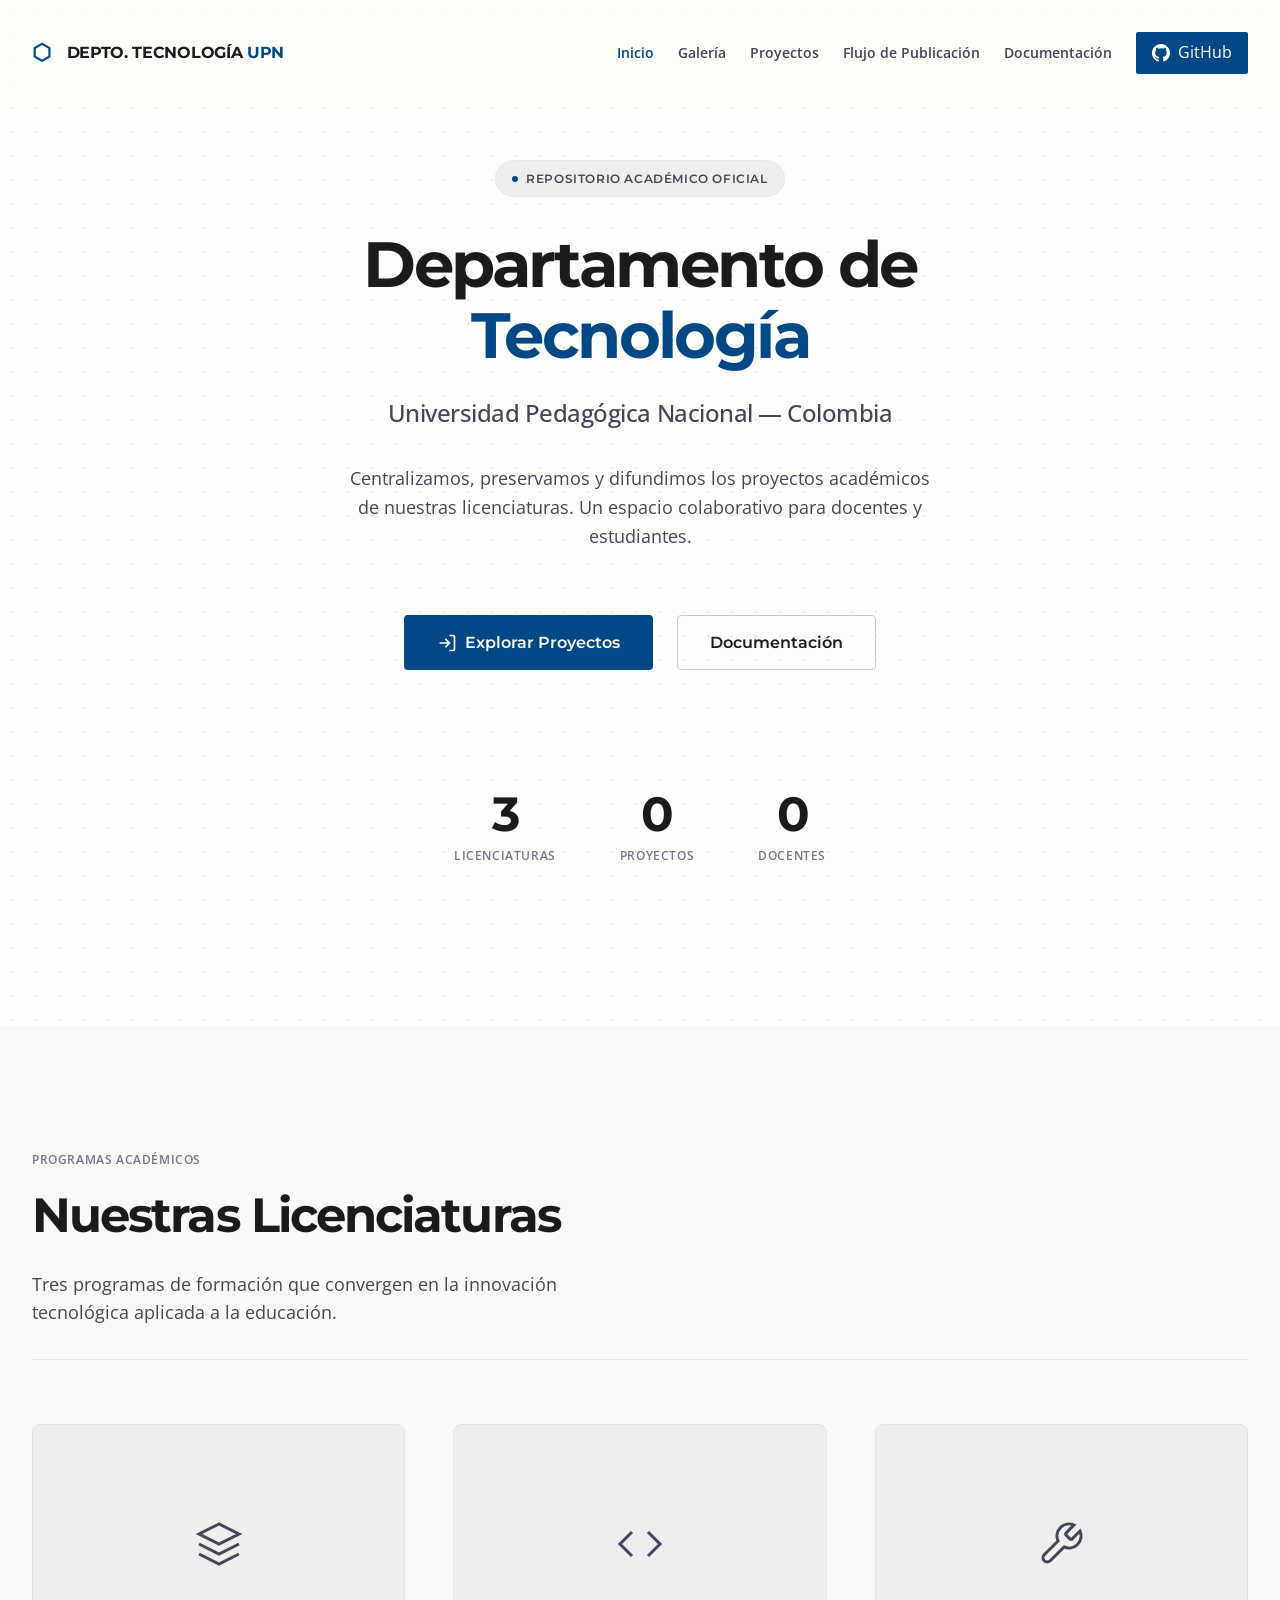
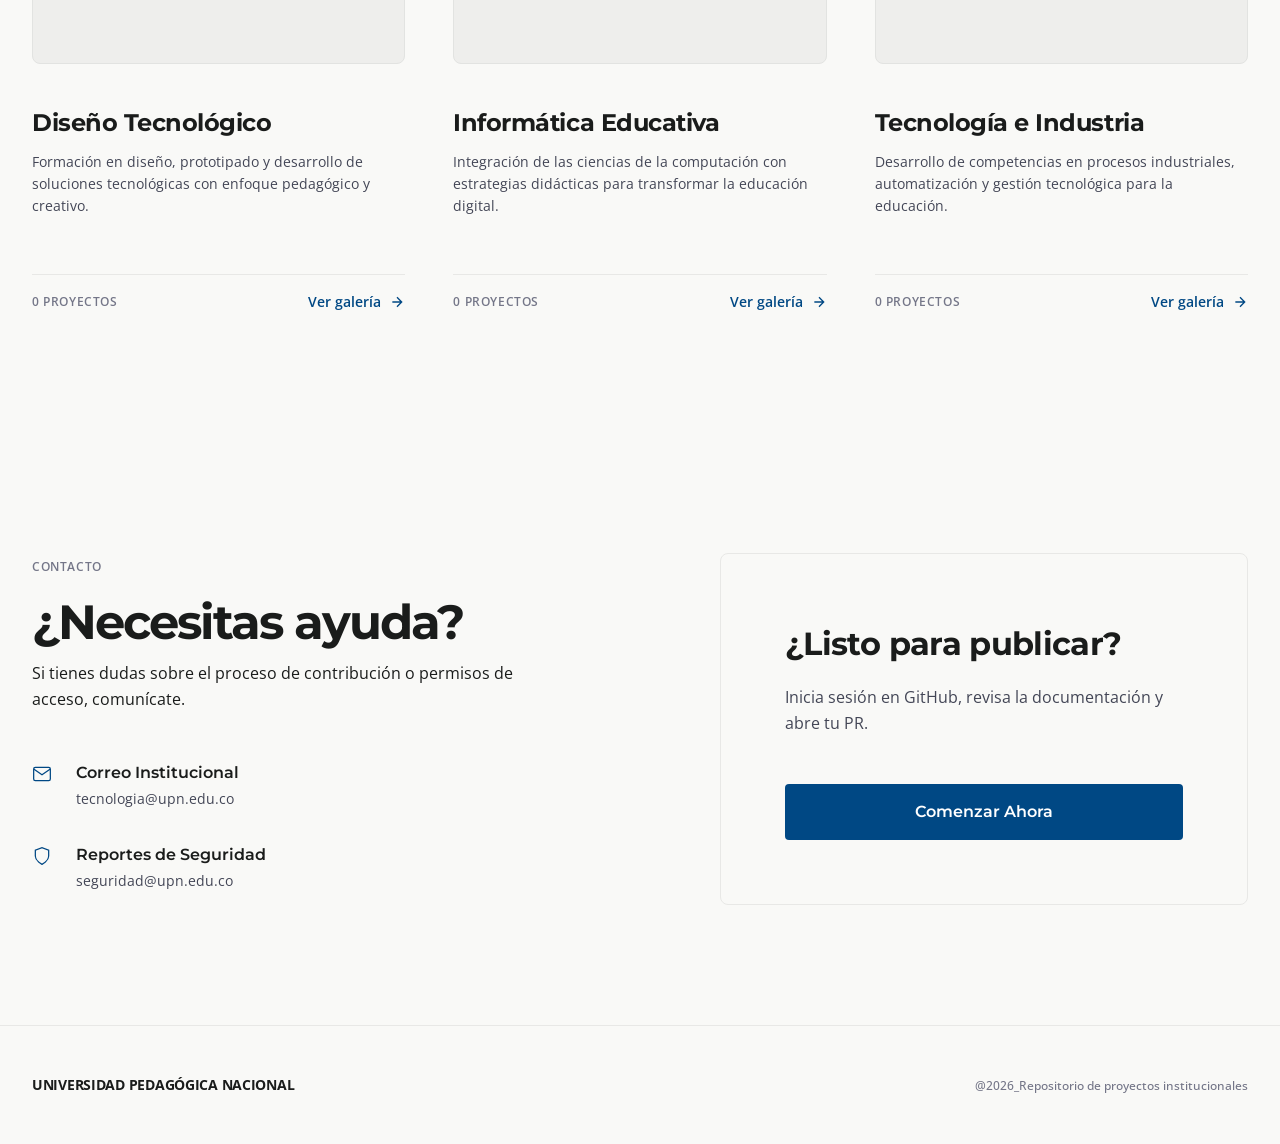
==== commit a072d8a8: "feat: reestructuracion a multiples paginas, arreglo de menu movil, filtros y documentacion" ====
--- a/index.html
+++ b/index.html
@@ -23,11 +23,11 @@
         <span class="nav-logo-text">Depto. Tecnología <span class="nav-logo-accent">UPN</span></span>
       </a>
       <ul class="nav-links" id="navLinks">
-        <li><a href="index.html#licenciaturas" class="nav-link">Licenciaturas</a></li>
+        <li><a href="index.html" class="nav-link" style="color: var(--primary);">Inicio</a></li>
         <li><a href="gallery.html" class="nav-link">Galería</a></li>
-        <li><a href="index.html#proyectos" class="nav-link">Proyectos</a></li>
-        <li><a href="index.html#documentacion" class="nav-link">Documentación</a></li>
-        <li><a href="index.html#contacto" class="nav-link">Contacto</a></li>
+        <li><a href="proyectos.html" class="nav-link">Proyectos</a></li>
+        <li><a href="flujo.html" class="nav-link">Flujo de Publicación</a></li>
+        <li><a href="documentacion.html" class="nav-link">Documentación</a></li>
         <li>
           <a href="https://github.com" target="_blank" rel="noopener" class="nav-link--cta">
             <svg class="nav-github-icon" viewBox="0 0 24 24" fill="currentColor" width="18" height="18">
@@ -164,167 +164,6 @@
     </div>
   </section>
 
-  <!-- ═══════════════════ PROYECTOS ═══════════════════ -->
-  <section class="section" id="proyectos">
-    <div class="container">
-      <div class="section-header">
-        <span class="section-tag">Galería</span>
-        <h2 class="section-title">Proyectos Destacados</h2>
-        <p class="section-description">
-          Los proyectos más recientes desarrollados por nuestros docentes y estudiantes.
-        </p>
-      </div>
-
-      <div class="projects-filters" id="projectFilters">
-        <button class="filter-btn filter-btn--active" data-filter="all">Todos</button>
-        <button class="filter-btn" data-filter="diseno">Diseño Tecnológico</button>
-        <button class="filter-btn" data-filter="informatica">Informática Educativa</button>
-        <button class="filter-btn" data-filter="industria">Tecnología e Industria</button>
-      </div>
-
-      <div class="projects-grid" id="projectsGrid">
-        <!-- Projects will be dynamically rendered from metadata.json files -->
-      </div>
-
-      <div class="projects-empty" id="projectsEmpty">
-        <div class="empty-state">
-          <svg class="empty-icon" viewBox="0 0 24 24" fill="none" stroke="currentColor" stroke-width="1" width="64" height="64">
-            <rect x="3" y="3" width="18" height="18" rx="2" ry="2"/>
-            <line x1="3" y1="9" x2="21" y2="9"/>
-            <line x1="9" y1="21" x2="9" y2="9"/>
-          </svg>
-          <h3 class="empty-title">Sin exhibiciones activas</h3>
-          <p class="empty-description">
-            Los proyectos aparecerán aquí a medida que los docentes y estudiantes 
-            publiquen sus trabajos en el repositorio.
-          </p>
-          <a href="#documentacion" class="btn btn--outline btn--sm">
-            Ver guía de publicación
-          </a>
-        </div>
-      </div>
-    </div>
-  </section>
-
-  <!-- ═══════════════════ CÓMO CONTRIBUIR ═══════════════════ -->
-  <section class="section section--alt" id="documentacion">
-    <div class="container">
-      <div class="section-header">
-        <span class="section-tag">Recursos</span>
-        <h2 class="section-title">Documentación</h2>
-        <p class="section-description">
-          Todo lo que necesitas para contribuir al repositorio departamental.
-        </p>
-      </div>
-
-      <div class="docs-list">
-
-        <a href="https://github.com" target="_blank" rel="noopener" class="doc-row" id="doc-contributing">
-          <div class="doc-row-icon">
-            <svg viewBox="0 0 24 24" fill="none" stroke="currentColor" stroke-width="1.5" width="24" height="24">
-              <path d="M14 2H6a2 2 0 00-2 2v16a2 2 0 002 2h12a2 2 0 002-2V8z"/>
-              <polyline points="14 2 14 8 20 8"/>
-              <line x1="16" y1="13" x2="8" y2="13"/>
-              <line x1="16" y1="17" x2="8" y2="17"/>
-            </svg>
-          </div>
-          <div class="doc-row-content">
-            <h3 class="doc-row-title">Guía de Contribución</h3>
-            <p class="doc-row-description">Normas generales, convenciones de ramas, estructura obligatoria y commits.</p>
-          </div>
-          <span class="doc-row-action">Leer →</span>
-        </a>
-
-        <a href="https://github.com" target="_blank" rel="noopener" class="doc-row" id="doc-docentes">
-          <div class="doc-row-icon">
-            <svg viewBox="0 0 24 24" fill="none" stroke="currentColor" stroke-width="1.5" width="24" height="24">
-              <path d="M17 21v-2a4 4 0 00-4-4H5a4 4 0 00-4 4v2"/>
-              <circle cx="9" cy="7" r="4"/>
-            </svg>
-          </div>
-          <div class="doc-row-content">
-            <h3 class="doc-row-title">Guía para Docentes</h3>
-            <p class="doc-row-description">Flujo de trabajo paso a paso: crear ramas, subir proyectos y Pull Requests.</p>
-          </div>
-          <span class="doc-row-action">Leer →</span>
-        </a>
-
-        <a href="https://github.com" target="_blank" rel="noopener" class="doc-row" id="doc-autorizados">
-          <div class="doc-row-icon">
-            <svg viewBox="0 0 24 24" fill="none" stroke="currentColor" stroke-width="1.5" width="24" height="24">
-              <circle cx="8.5" cy="7" r="4"/>
-              <line x1="20" y1="8" x2="20" y2="14"/>
-              <line x1="23" y1="11" x2="17" y2="11"/>
-            </svg>
-          </div>
-          <div class="doc-row-content">
-            <h3 class="doc-row-title">Usuarios Autorizados</h3>
-            <p class="doc-row-description">Cómo hacer fork, clonar y contribuir desde una cuenta externa.</p>
-          </div>
-          <span class="doc-row-action">Leer →</span>
-        </a>
-
-        <a href="https://github.com" target="_blank" rel="noopener" class="doc-row" id="doc-security">
-          <div class="doc-row-icon">
-            <svg viewBox="0 0 24 24" fill="none" stroke="currentColor" stroke-width="1.5" width="24" height="24">
-              <rect x="3" y="11" width="18" height="11" rx="2" ry="2"/>
-              <path d="M7 11V7a5 5 0 0110 0v4"/>
-            </svg>
-          </div>
-          <div class="doc-row-content">
-            <h3 class="doc-row-title">Política de Seguridad</h3>
-            <p class="doc-row-description">Protecciones de rama, autenticación 2FA y control de acceso.</p>
-          </div>
-          <span class="doc-row-action">Leer →</span>
-        </a>
-
-      </div>
-    </div>
-  </section>
-
-  <!-- ═══════════════════ FLUJO DE TRABAJO ═══════════════════ -->
-  <section class="section" id="flujo">
-    <div class="container">
-      <div class="section-header section-header--center">
-        <span class="section-tag">Proceso</span>
-        <h2 class="section-title">Flujo de Publicación</h2>
-        <p class="section-description">
-          Un estándar claro para garantizar la calidad y preservación.
-        </p>
-      </div>
-
-      <div class="steps-timeline">
-        <div class="step" id="step-1">
-          <div class="step-number">01</div>
-          <div class="step-content">
-            <h3 class="step-title">Crear una rama</h3>
-            <p class="step-description">Crea una rama con el formato <code>feature/nombre-proyecto</code> desde <code>main</code>. Usuarios externos deben hacer fork primero.</p>
-          </div>
-        </div>
-        <div class="step" id="step-2">
-          <div class="step-number">02</div>
-          <div class="step-content">
-            <h3 class="step-title">Preparar Archivos</h3>
-            <p class="step-description">Incluye el manifiesto <code>metadata.json</code>, una imagen <code>banner.jpg</code> y el texto <code>contenido.md</code> en el directorio asignado.</p>
-          </div>
-        </div>
-        <div class="step" id="step-3">
-          <div class="step-content">
-            <h3 class="step-title">Pull Request</h3>
-            <p class="step-description">Abre el PR hacia <code>main</code> detallando los cambios y solicitando la revisión oficial.</p>
-          </div>
-          <div class="step-number">03</div>
-        </div>
-        <div class="step" id="step-4">
-          <div class="step-content">
-            <h3 class="step-title">Exhibición</h3>
-            <p class="step-description">Tras la aprobación, el proyecto se fusiona y se despliega automáticamente en esta galería.</p>
-          </div>
-          <div class="step-number">04</div>
-        </div>
-      </div>
-    </div>
-  </section>
 
   <!-- ═══════════════════ CONTACTO ═══════════════════ -->
   <section class="section section--alt" id="contacto">
--- a/styles.css
+++ b/styles.css
@@ -160,6 +160,9 @@
 
 .nav-toggle { display: none; flex-direction: column; gap: 5px; padding: var(--space-sm); }
 .nav-toggle span { display: block; width: 22px; height: 2px; background: var(--on-surface); transition: var(--transition-fast); }
+.nav-toggle.open span:nth-child(1) { transform: translateY(7px) rotate(45deg); }
+.nav-toggle.open span:nth-child(2) { opacity: 0; }
+.nav-toggle.open span:nth-child(3) { transform: translateY(-7px) rotate(-45deg); }
 
 /* ═══════════════════ HERO ═══════════════════ */
 .hero {
@@ -465,16 +468,19 @@
   .contact-grid { grid-template-columns: 1fr; gap: var(--space-2xl); }
 
   .nav-links {
-    display: none; position: fixed;
-    top: 0; left: 0; right: 0; bottom: 0;
+    position: fixed;
+    top: -100vh;
+    left: 0; right: 0; height: 100vh;
     background: rgba(253, 253, 251, 0.98);
     backdrop-filter: blur(10px);
     flex-direction: column;
     align-items: center; justify-content: center;
     gap: var(--space-lg);
+    transition: top 0.4s cubic-bezier(0.16, 1, 0.3, 1);
+    z-index: 100;
   }
-  .nav-links.open { display: flex; }
-  .nav-toggle { display: flex; z-index: 101; }
+  .nav-links.open { top: 0; }
+  .nav-toggle { display: flex; z-index: 101; position: relative; }
   
   .step { grid-template-columns: 60px 1fr; gap: var(--space-sm); }
   .step:not(:last-child)::after { left: 30px; }
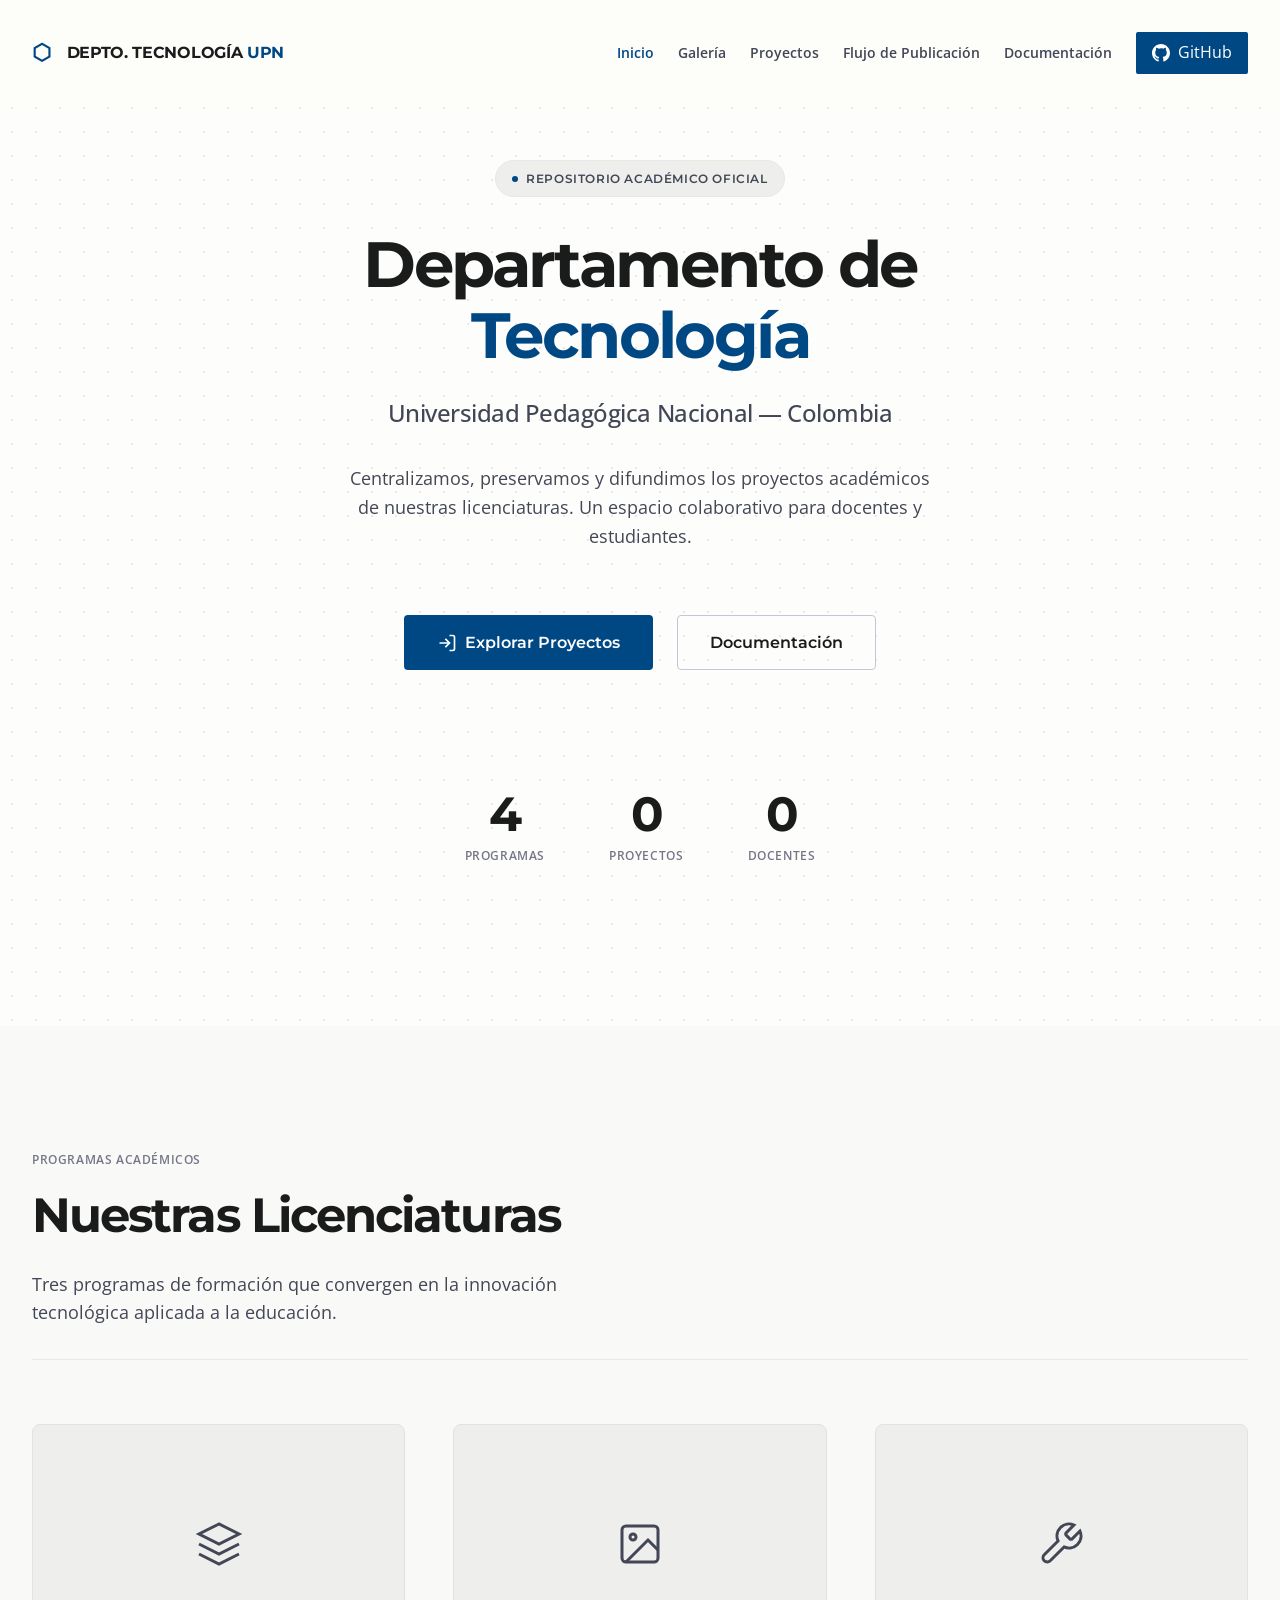
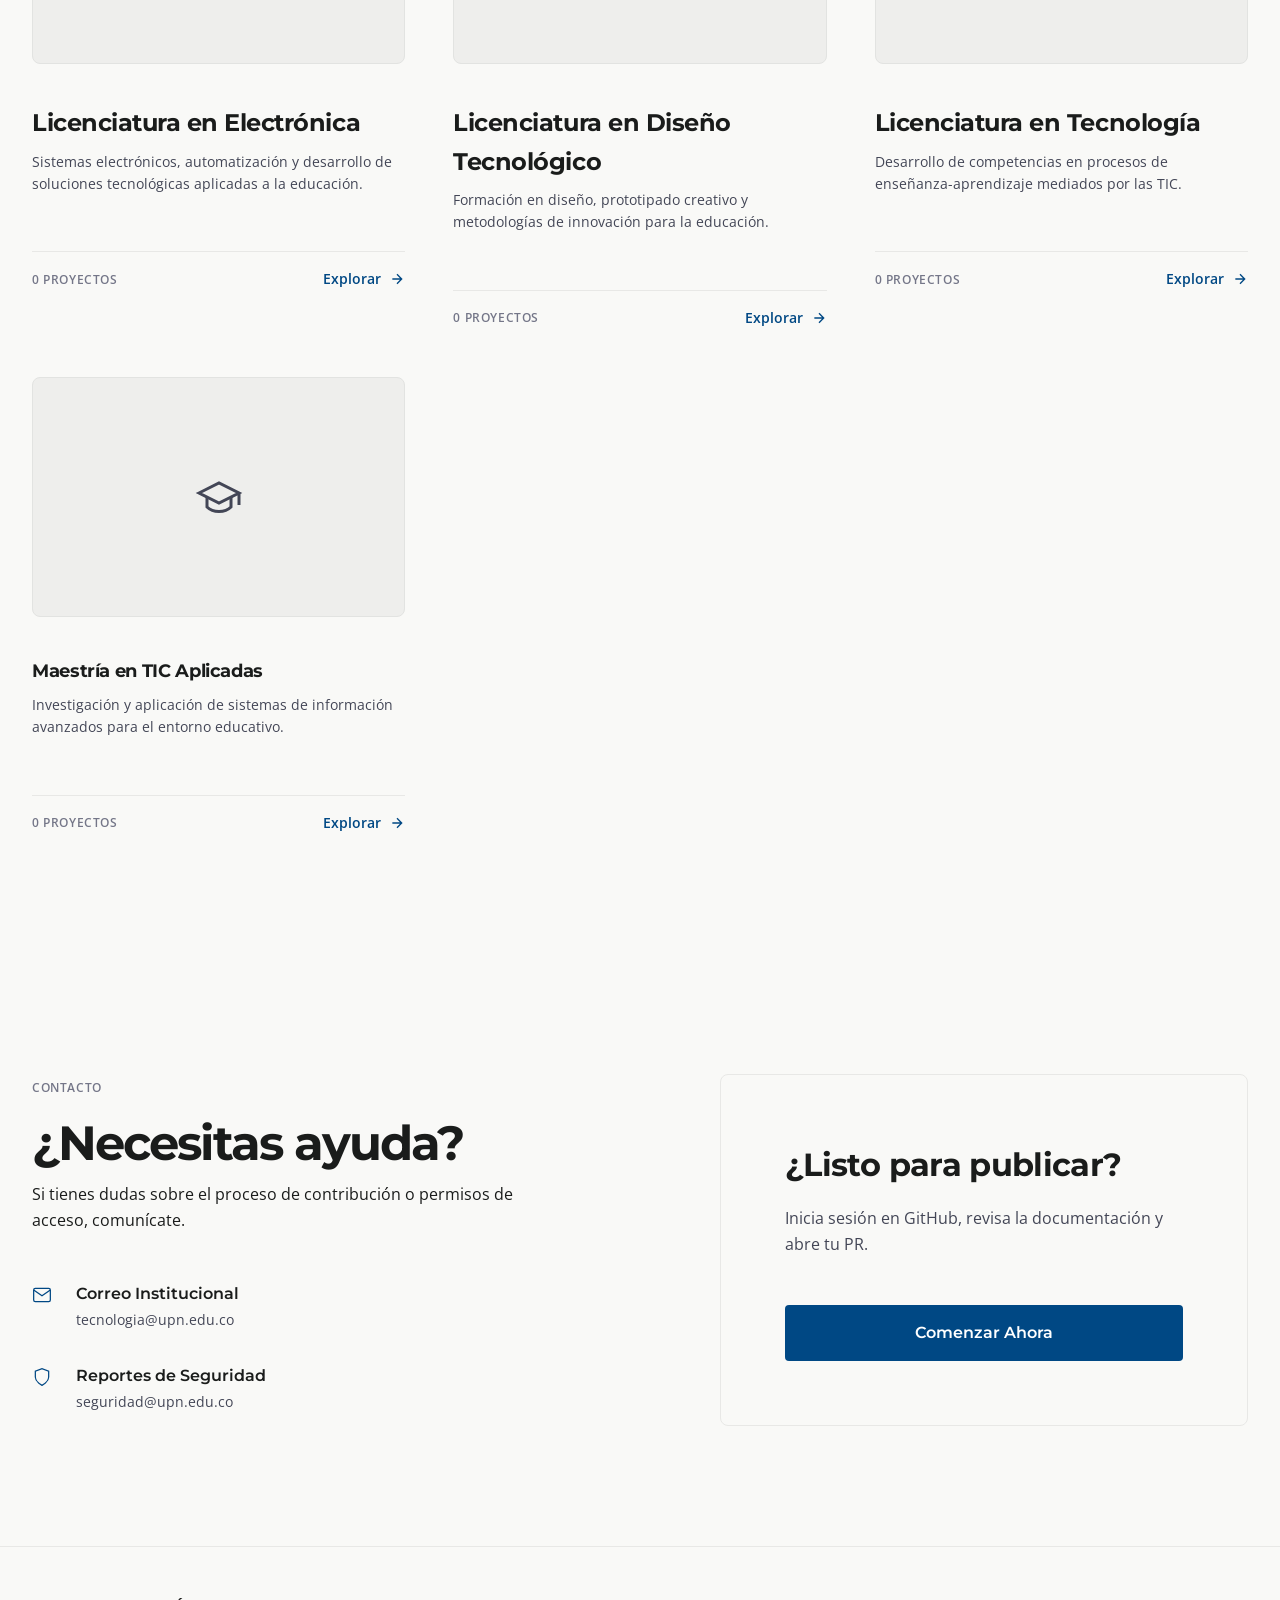
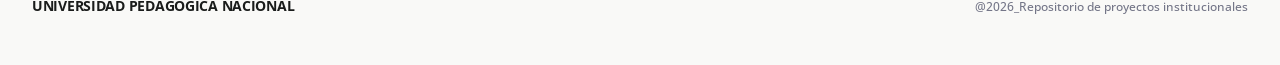
==== commit c6f45152: "feat: actualizar nombres de licenciaturas y maestria" ====
--- a/index.html
+++ b/index.html
@@ -70,8 +70,8 @@
       </div>
       <div class="hero-stats">
         <div class="hero-stat">
-          <span class="hero-stat-number" data-target="3">0</span>
-          <span class="hero-stat-label">Licenciaturas</span>
+          <span class="hero-stat-number" data-target="4">0</span>
+          <span class="hero-stat-label">Programas</span>
         </div>
         <div class="hero-stat">
           <span class="hero-stat-number" data-target="0">0</span>
@@ -97,64 +97,88 @@
       </div>
       <div class="cards-grid">
 
+        <article class="card card--electronica" id="card-electronica">
+          <div class="card-icon-wrapper">
+            <svg viewBox="0 0 24 24" fill="none" stroke="currentColor" stroke-width="1.5" width="48" height="48">
+              <path d="M12 2L2 7l10 5 10-5-10-5zM2 17l10 5 10-5M2 12l10 5 10-5"/>
+            </svg>
+          </div>
+          <div class="card-content">
+            <h3 class="card-title">Licenciatura en Electrónica</h3>
+            <p class="card-description">
+              Sistemas electrónicos, automatización y desarrollo de soluciones tecnológicas aplicadas a la educación.
+            </p>
+          </div>
+          <div class="card-footer">
+            <span class="card-count"><span class="card-count-number">0</span> PROYECTOS</span>
+            <a href="proyectos.html" class="card-link">
+              Explorar
+              <svg viewBox="0 0 24 24" fill="none" stroke="currentColor" stroke-width="2" width="16" height="16"><path d="M5 12h14M12 5l7 7-7 7"/></svg>
+            </a>
+          </div>
+        </article>
+
         <article class="card card--diseno" id="card-diseno">
           <div class="card-icon-wrapper">
             <svg viewBox="0 0 24 24" fill="none" stroke="currentColor" stroke-width="1.5" width="48" height="48">
-              <path d="M12 2L2 7l10 5 10-5-10-5zM2 17l10 5 10-5M2 12l10 5 10-5"/>
-            </svg>
-          </div>
-          <div class="card-content">
-            <h3 class="card-title">Diseño Tecnológico</h3>
-            <p class="card-description">
-              Formación en diseño, prototipado y desarrollo de soluciones tecnológicas con enfoque pedagógico y creativo.
-            </p>
-          </div>
-          <div class="card-footer">
-            <span class="card-count"><span class="card-count-number">0</span> PROYECTOS</span>
-            <a href="#" class="card-link">
-              Ver galería
-              <svg viewBox="0 0 24 24" fill="none" stroke="currentColor" stroke-width="2" width="16" height="16"><path d="M5 12h14M12 5l7 7-7 7"/></svg>
-            </a>
-          </div>
-        </article>
-
-        <article class="card card--informatica" id="card-informatica">
-          <div class="card-icon-wrapper">
-            <svg viewBox="0 0 24 24" fill="none" stroke="currentColor" stroke-width="1.5" width="48" height="48">
-              <path d="M16 18l6-6-6-6M8 6l-6 6 6 6"/>
-            </svg>
-          </div>
-          <div class="card-content">
-            <h3 class="card-title">Informática Educativa</h3>
-            <p class="card-description">
-              Integración de las ciencias de la computación con estrategias didácticas para transformar la educación digital.
-            </p>
-          </div>
-          <div class="card-footer">
-            <span class="card-count"><span class="card-count-number">0</span> PROYECTOS</span>
-            <a href="#" class="card-link">
-              Ver galería
-              <svg viewBox="0 0 24 24" fill="none" stroke="currentColor" stroke-width="2" width="16" height="16"><path d="M5 12h14M12 5l7 7-7 7"/></svg>
-            </a>
-          </div>
-        </article>
-
-        <article class="card card--industria" id="card-industria">
+              <rect x="3" y="3" width="18" height="18" rx="2" ry="2"/>
+              <circle cx="8.5" cy="8.5" r="1.5"/>
+              <polyline points="21 15 16 10 5 21"/>
+            </svg>
+          </div>
+          <div class="card-content">
+            <h3 class="card-title">Licenciatura en Diseño Tecnológico</h3>
+            <p class="card-description">
+              Formación en diseño, prototipado creativo y metodologías de innovación para la educación.
+            </p>
+          </div>
+          <div class="card-footer">
+            <span class="card-count"><span class="card-count-number">0</span> PROYECTOS</span>
+            <a href="proyectos.html" class="card-link">
+              Explorar
+              <svg viewBox="0 0 24 24" fill="none" stroke="currentColor" stroke-width="2" width="16" height="16"><path d="M5 12h14M12 5l7 7-7 7"/></svg>
+            </a>
+          </div>
+        </article>
+
+        <article class="card card--tecnologia" id="card-tecnologia">
           <div class="card-icon-wrapper">
             <svg viewBox="0 0 24 24" fill="none" stroke="currentColor" stroke-width="1.5" width="48" height="48">
               <path d="M14.7 6.3a1 1 0 000 1.4l1.6 1.6a1 1 0 001.4 0l3.77-3.77a6 6 0 01-7.94 7.94l-6.91 6.91a2.12 2.12 0 01-3-3l6.91-6.91a6 6 0 017.94-7.94l-3.76 3.76z"/>
             </svg>
           </div>
           <div class="card-content">
-            <h3 class="card-title">Tecnología e Industria</h3>
-            <p class="card-description">
-              Desarrollo de competencias en procesos industriales, automatización y gestión tecnológica para la educación.
-            </p>
-          </div>
-          <div class="card-footer">
-            <span class="card-count"><span class="card-count-number">0</span> PROYECTOS</span>
-            <a href="#" class="card-link">
-              Ver galería
+            <h3 class="card-title">Licenciatura en Tecnología</h3>
+            <p class="card-description">
+              Desarrollo de competencias en procesos de enseñanza-aprendizaje mediados por las TIC.
+            </p>
+          </div>
+          <div class="card-footer">
+            <span class="card-count"><span class="card-count-number">0</span> PROYECTOS</span>
+            <a href="proyectos.html" class="card-link">
+              Explorar
+              <svg viewBox="0 0 24 24" fill="none" stroke="currentColor" stroke-width="2" width="16" height="16"><path d="M5 12h14M12 5l7 7-7 7"/></svg>
+            </a>
+          </div>
+        </article>
+
+        <article class="card card--maestria" id="card-maestria">
+          <div class="card-icon-wrapper">
+            <svg viewBox="0 0 24 24" fill="none" stroke="currentColor" stroke-width="1.5" width="48" height="48">
+              <path d="M22 10v6M2 10l10-5 10 5-10 5z"/>
+              <path d="M6 12v5c3 3 9 3 12 0v-5"/>
+            </svg>
+          </div>
+          <div class="card-content">
+            <h3 class="card-title" style="font-size: var(--font-size-lg);">Maestría en TIC Aplicadas</h3>
+            <p class="card-description">
+              Investigación y aplicación de sistemas de información avanzados para el entorno educativo.
+            </p>
+          </div>
+          <div class="card-footer">
+            <span class="card-count"><span class="card-count-number">0</span> PROYECTOS</span>
+            <a href="proyectos.html" class="card-link">
+              Explorar
               <svg viewBox="0 0 24 24" fill="none" stroke="currentColor" stroke-width="2" width="16" height="16"><path d="M5 12h14M12 5l7 7-7 7"/></svg>
             </a>
           </div>
--- a/styles.css
+++ b/styles.css
@@ -340,7 +340,7 @@
   transition: var(--transition-fast);
 }
 .filter-btn:hover { background: var(--surface-container-high); color: var(--on-surface); }
-.filter-btn--active { background: var(--on-surface); color: var(--surface); }
+.filter-btn--active { background: var(--primary); color: var(--on-primary); }
 
 .projects-grid { display: grid; grid-template-columns: repeat(auto-fill, minmax(320px, 1fr)); gap: var(--space-xl); }
 
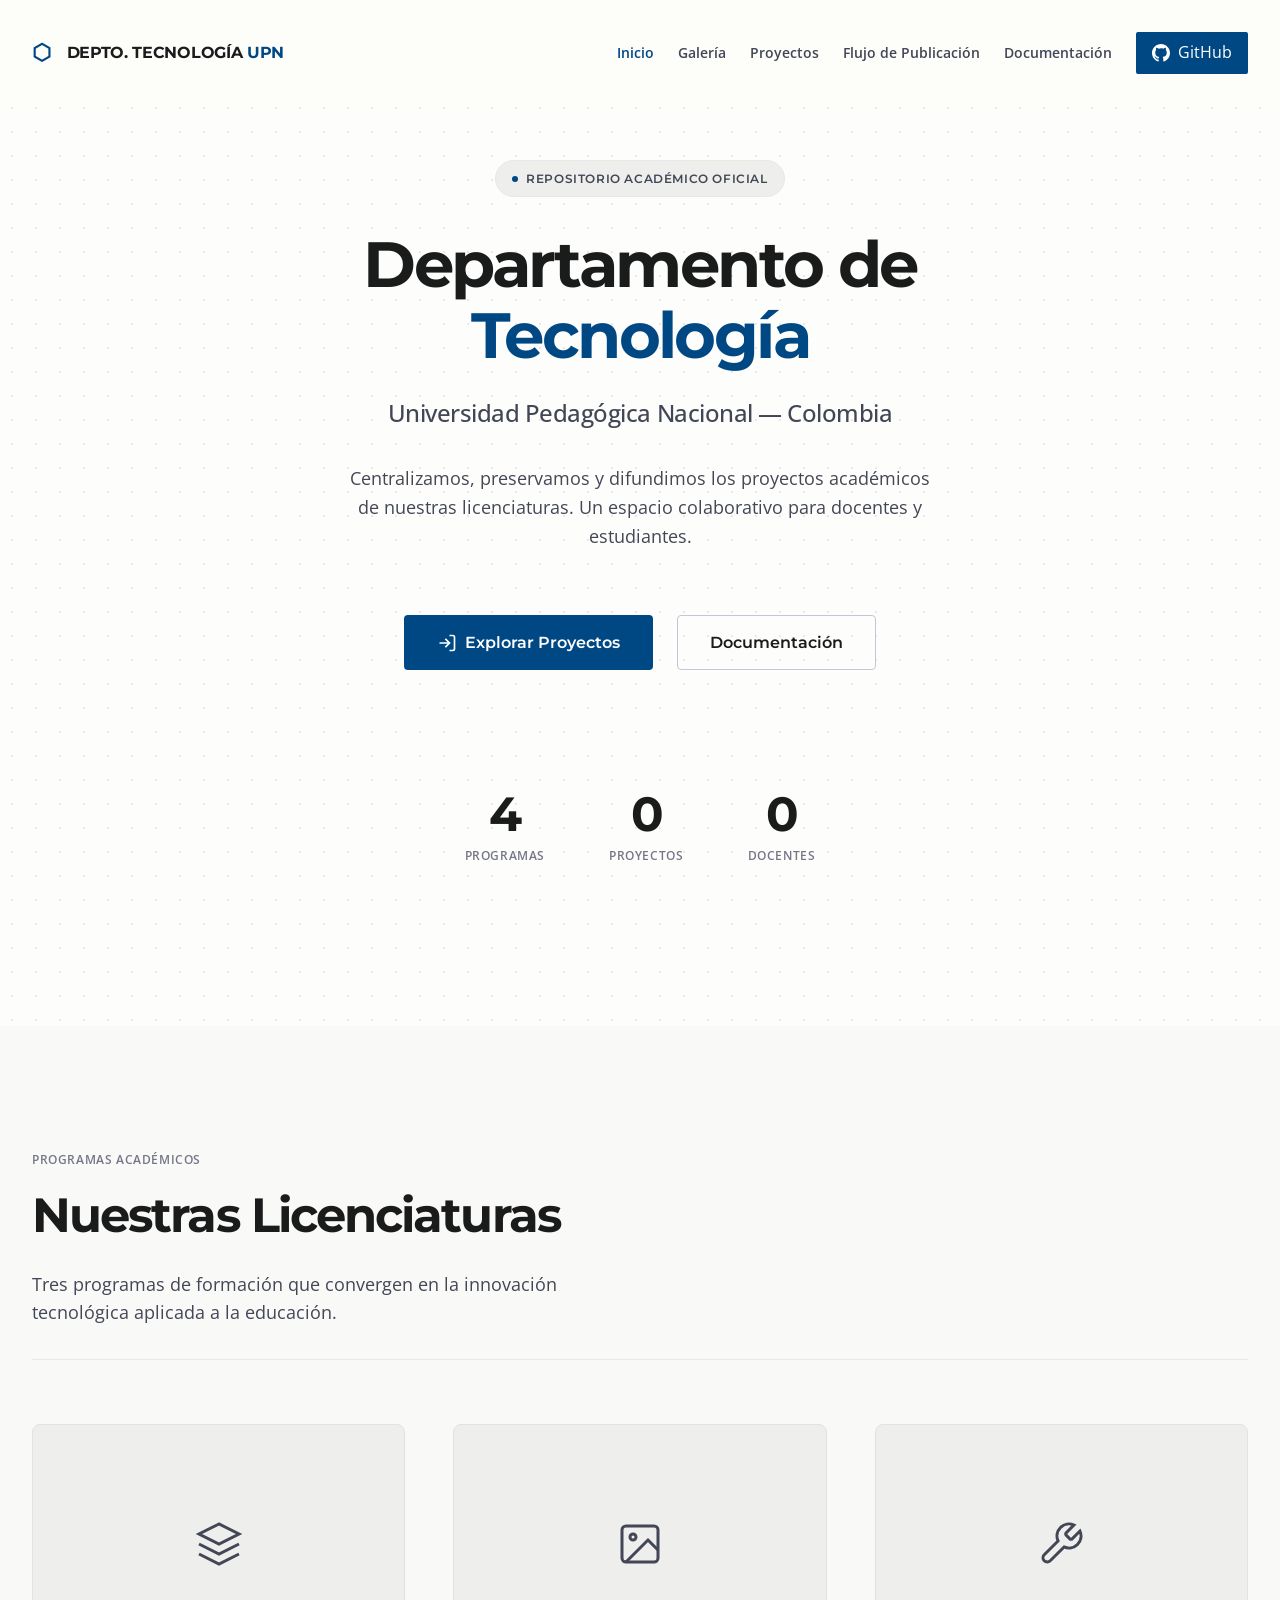
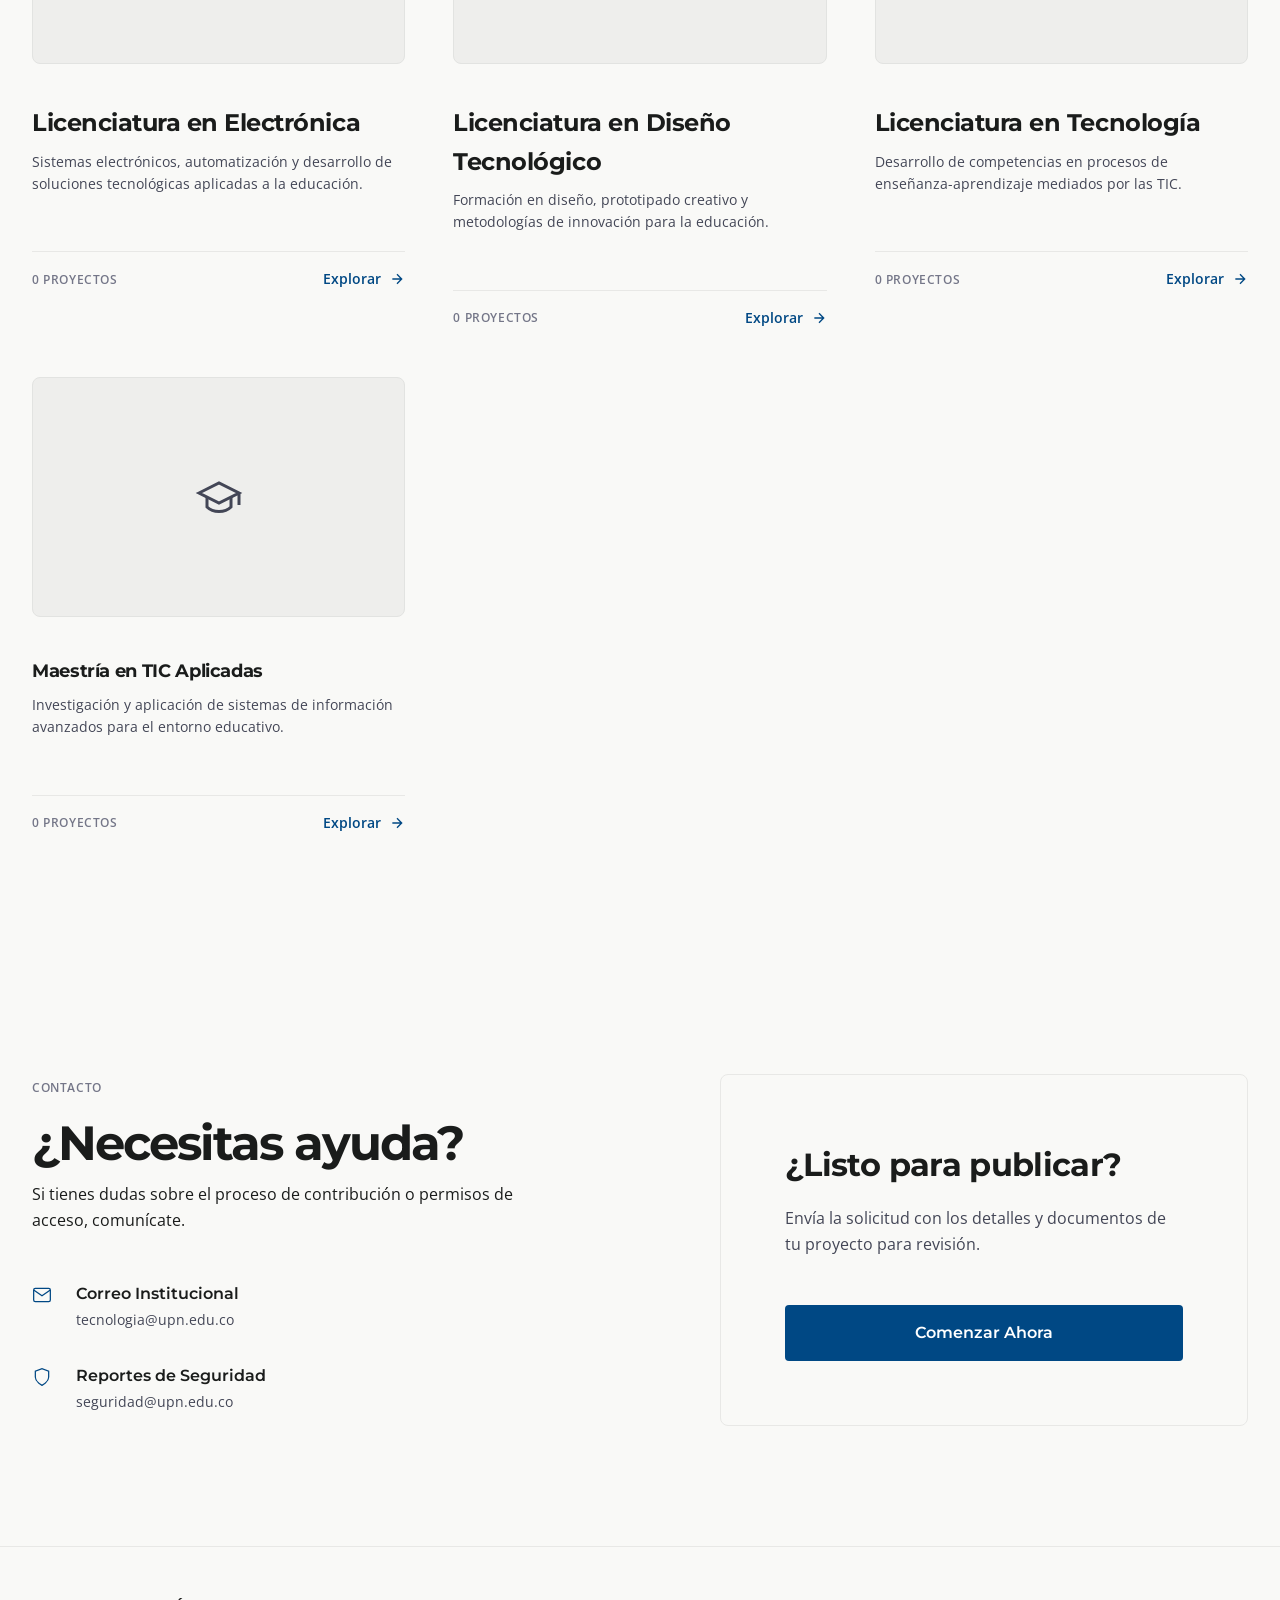
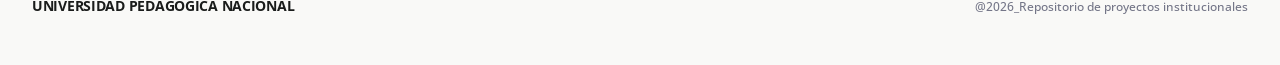
==== commit 6b33be19: "feat: crear pagina de publicacion con formulario formsubmit" ====
--- a/index.html
+++ b/index.html
@@ -229,9 +229,9 @@
           <div class="contact-cta-card">
             <h3 class="contact-cta-title">¿Listo para publicar?</h3>
             <p class="contact-cta-description">
-              Inicia sesión en GitHub, revisa la documentación y abre tu PR.
-            </p>
-            <a href="#documentacion" class="btn btn--primary btn--full">
+              Envía la solicitud con los detalles y documentos de tu proyecto para revisión.
+            </p>
+            <a href="publicar.html" class="btn btn--primary btn--full">
               Comenzar Ahora
             </a>
           </div>
